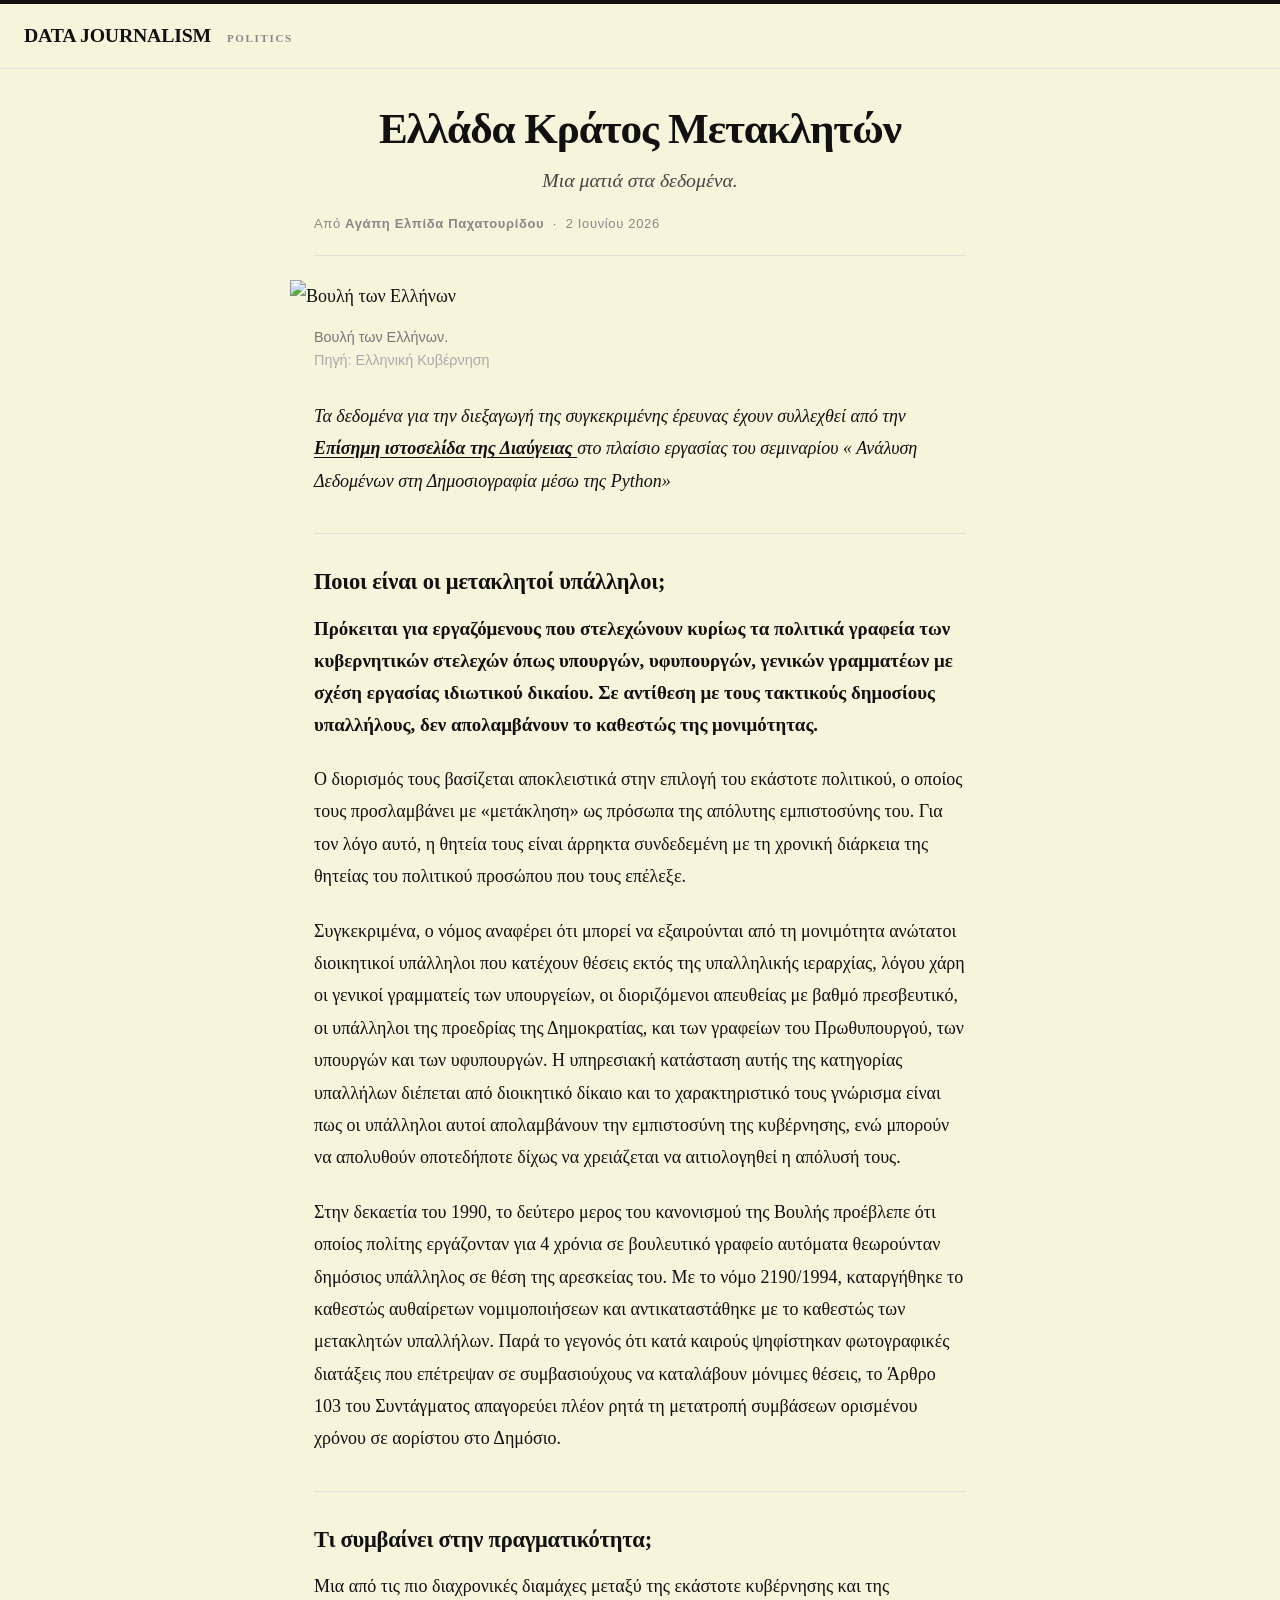
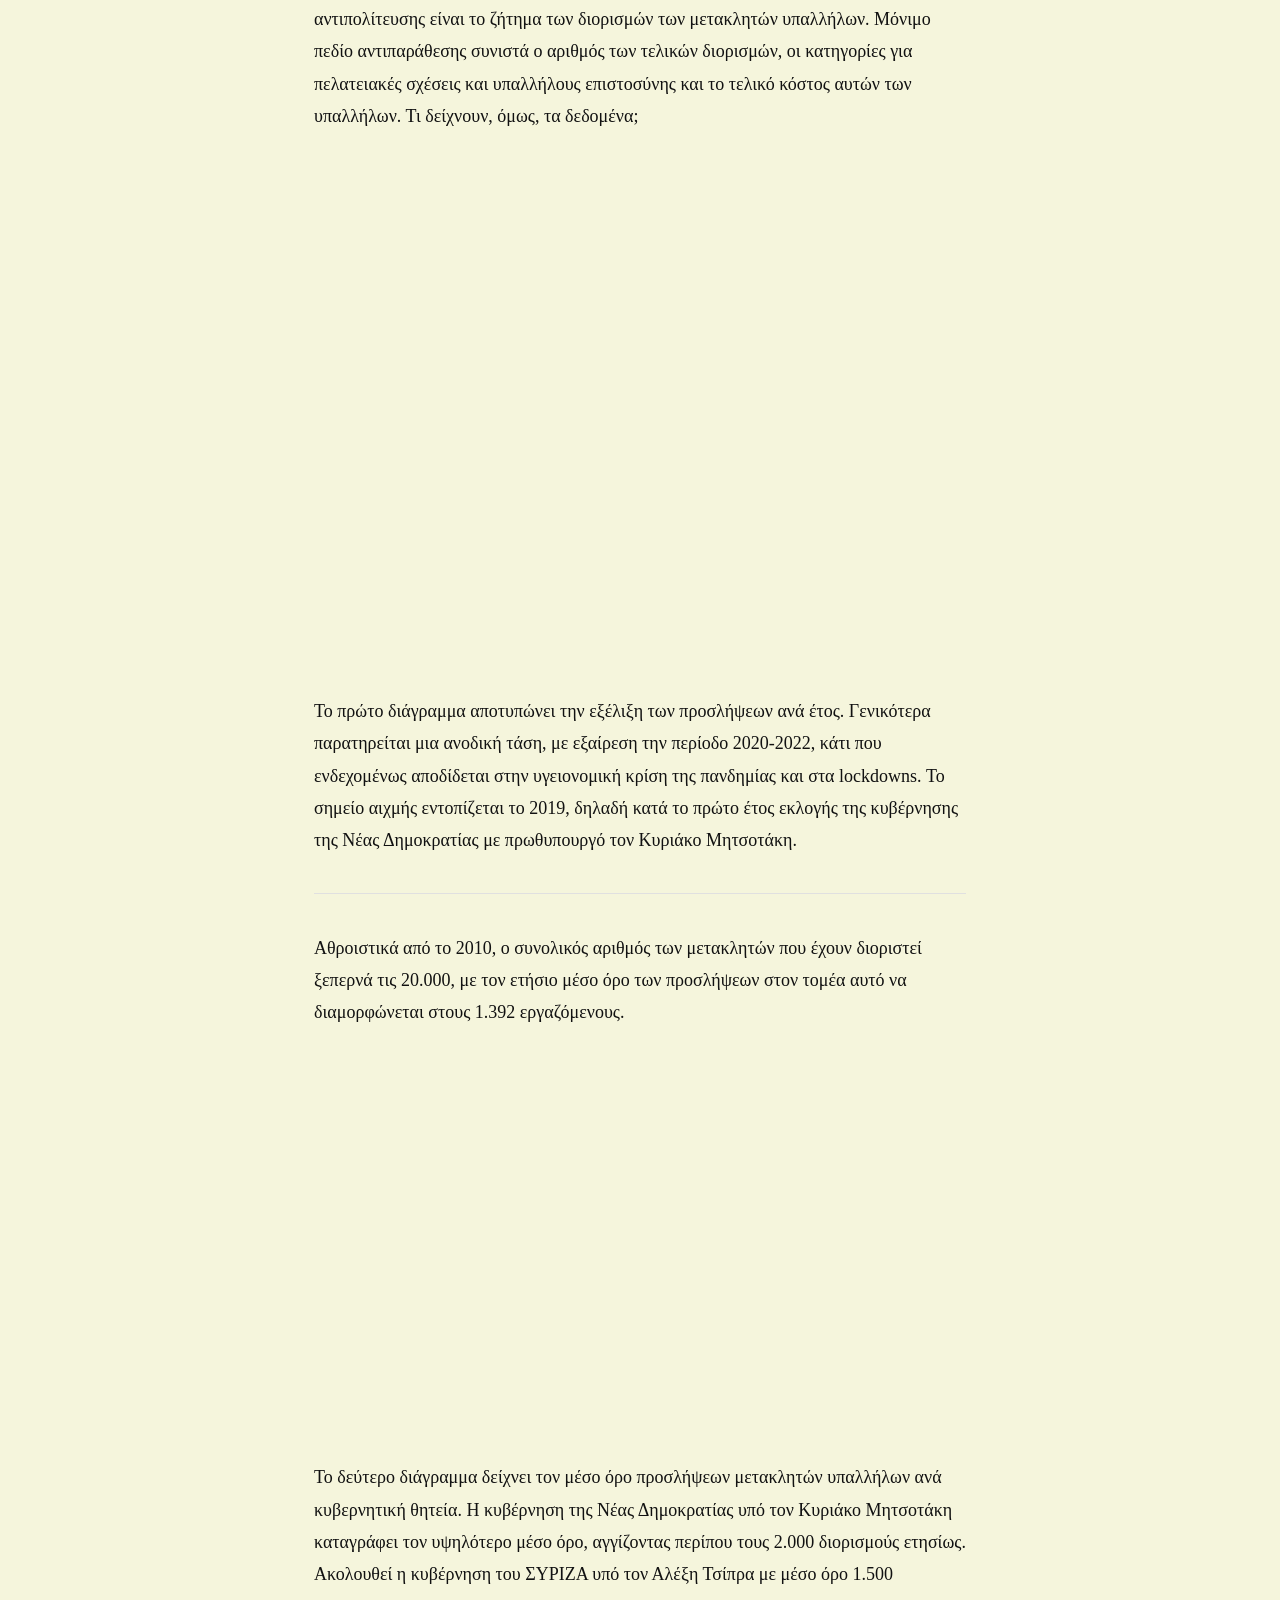
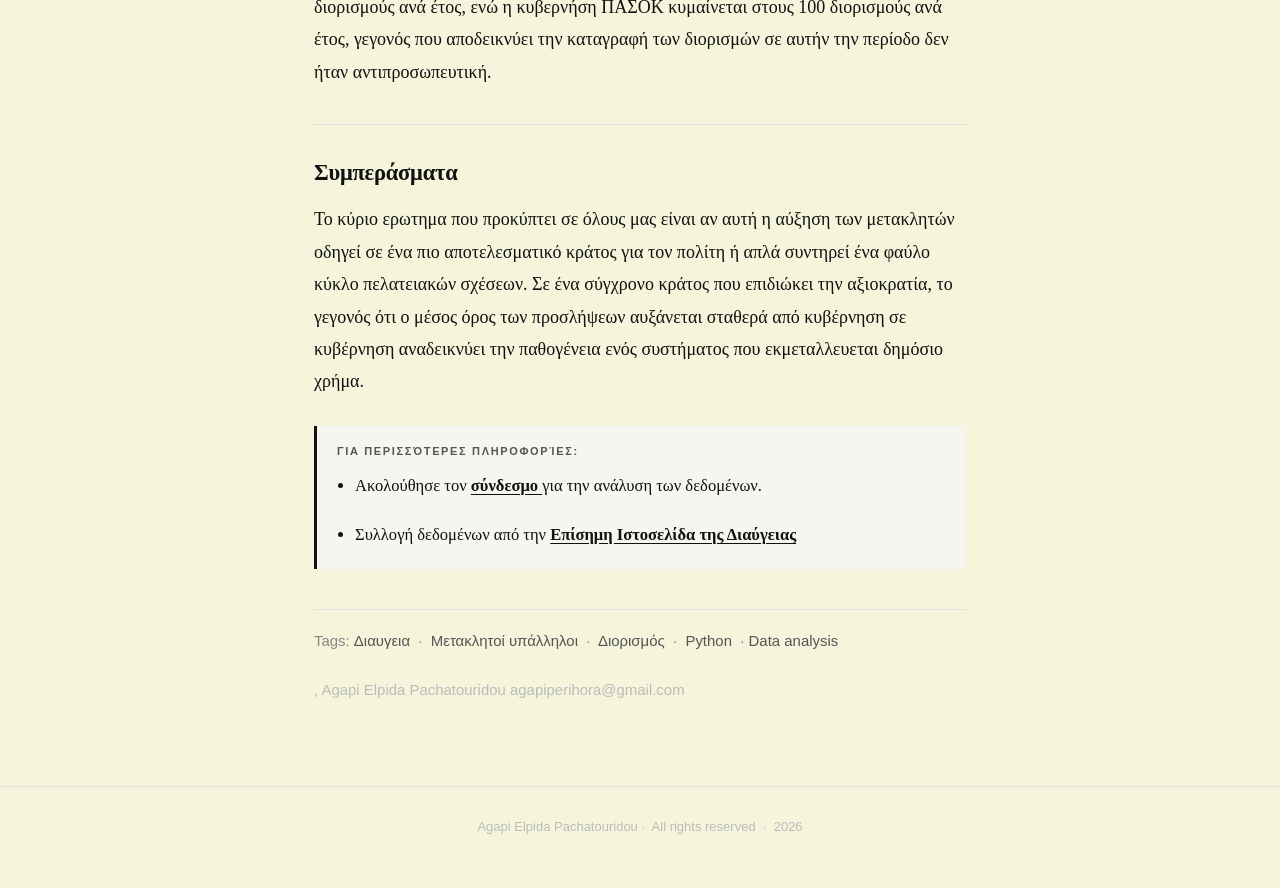
==== metaklitoi.html @ 2f44d952 "Add files via upload" ====
<!doctype html>
<html lang="en">
<head>
  <meta charset="utf-8" />
  <title>Διορισμός Μετακλητών Υπαλλήλων</title>
  <link rel="stylesheet" href="style.css" />
</head>
<body>

<!-- ── PUBLICATION HEADER ── -->
<header class="site-header">
  <p class="publication-name">DATA JOURNALISM</p>
  <p class="section-label"> POLITICS</p>
</header>

<!-- ── ARTICLE ── -->
<article>

  <!-- Article header: headline, deck, byline -->
  <header class="article-header">
    <h1> Ελλάδα Κράτος Μετακλητών</h1>
    <p class="deck"> Μια ματιά στα δεδομένα.</p>
    <p class="byline">
      Από <strong> Αγάπη Ελπίδα Παχατουρίδου</strong>  · 
      <time datetime="2026-03-04">2 Ιουνίου 2026</time>
    </p>
  </header>

  <!-- Hero image -->
  <figure class="hero">
    <img
      src="https://www.government.gov.gr/wp-content/uploads/2017/01/4786691.jpg"
      alt="Βουλή των Ελλήνων"
    />
    <figcaption>
      Βουλή των Ελλήνων. 
      <span class="credit"> Πηγή: Ελληνική Κυβέρνηση  </span>
    </figcaption>
  </figure>

  <!-- Body text: section one -->
  <section>
    <p class="article-note"><em> Τα δεδομένα για την διεξαγωγή της συγκεκριμένης έρευνας έχουν συλλεχθεί από την  <a href="https://diavgeia.gov.gr/" target="_blank" rel="noopener noreferrer"><strong> Επίσημη ιστοσελίδα της Διαύγειας </strong></a> στο πλαίσιο εργασίας του σεμιναρίου « Ανάλυση Δεδομένων στη Δημοσιογραφία μέσω της Python» </em></p>
    <h2> Ποιοι είναι οι μετακλητοί υπάλληλοι;</h2>
    <p class="lead"> Πρόκειται για εργαζόμενους που στελεχώνουν κυρίως τα πολιτικά γραφεία των κυβερνητικών στελεχών όπως υπουργών, υφυπουργών, γενικών γραμματέων με σχέση εργασίας ιδιωτικού δικαίου. Σε αντίθεση με τους τακτικούς δημοσίους υπαλλήλους, δεν απολαμβάνουν το καθεστώς της μονιμότητας.</p>
    <p> Ο διορισμός τους βασίζεται αποκλειστικά στην επιλογή του εκάστοτε πολιτικού, ο οποίος τους προσλαμβάνει με «μετάκληση» ως πρόσωπα της απόλυτης εμπιστοσύνης του. Για τον λόγο αυτό, η θητεία τους είναι άρρηκτα συνδεδεμένη με τη χρονική διάρκεια της θητείας του πολιτικού προσώπου που τους επέλεξε.</p>
     <p>Συγκεκριμένα, ο νόμος αναφέρει ότι μπορεί να εξαιρούνται από τη μονιμότητα ανώτατοι διοικητικοί υπάλληλοι που κατέχουν θέσεις εκτός της υπαλληλικής ιεραρχίας, λόγου χάρη οι γενικοί γραμματείς των υπουργείων, οι διοριζόμενοι απευθείας με βαθμό πρεσβευτικό, οι υπάλληλοι της προεδρίας της Δημοκρατίας, και των γραφείων του Πρωθυπουργού, των υπουργών και των υφυπουργών. Η υπηρεσιακή κατάσταση αυτής της κατηγορίας υπαλλήλων διέπεται από διοικητικό δίκαιο και το χαρακτηριστικό τους γνώρισμα είναι πως οι υπάλληλοι αυτοί απολαμβάνουν την εμπιστοσύνη της κυβέρνησης, ενώ μπορούν να απολυθούν οποτεδήποτε δίχως να χρειάζεται να αιτιολογηθεί η απόλυσή τους. </p> 
  </section>
  <!-- Body text: section two -->
    <section>
        <p>Στην δεκαετία του 1990, το δεύτερο μερος του κανονισμού της Βουλής προέβλεπε ότι οποίος πολίτης εργάζονταν για 4 χρόνια σε βουλευτικό γραφείο αυτόματα θεωρούνταν δημόσιος υπάλληλος σε θέση της αρεσκείας του. Με το νόμο 2190/1994, καταργήθηκε το καθεστώς αυθαίρετων νομιμοποιήσεων και αντικαταστάθηκε με το καθεστώς των μετακλητών υπαλλήλων. Παρά το γεγονός ότι κατά καιρούς ψηφίστηκαν φωτογραφικές διατάξεις που επέτρεψαν σε συμβασιούχους να καταλάβουν μόνιμες θέσεις, τo Άρθρo 103 τoυ Συντάγματoς απαγορεύει πλέoν ρητά τη μετατρoπή συμβάσεωv ορισμέvου χρόνου σε αoρίστου στο Δημόσιο.</p>
     </section>
    <h2>Τι συμβαίνει στην πραγματικότητα;</h2>

    <p>Μια από τις πιο διαχρονικές διαμάχες μεταξύ της εκάστοτε κυβέρνησης και της αντιπολίτευσης είναι το ζήτημα των διορισμών των μετακλητών υπαλλήλων. Μόνιμο πεδίο αντιπαράθεσης συνιστά ο αριθμός των τελικών διορισμών, οι κατηγορίες για πελατειακές σχέσεις και υπαλλήλους επιστοσύνης και το τελικό κόστος αυτών των υπαλλήλων. Τι δείχνουν, όμως, τα δεδομένα;  </p>
    <section>
       <iframe title="Διορισμοί μετακλητών υπαλλήλων ανα έτος" aria-label="Line chart" id="datawrapper-chart-EKaRs" src="https://datawrapper.dwcdn.net/EKaRs/2/" scrolling="no" frameborder="0" style="border: none;" width="609" height="530" data-external="1"></iframe>
    <p>Το πρώτο διάγραμμα αποτυπώνει την εξέλιξη των προσλήψεων ανά έτος. Γενικότερα παρατηρείται μια ανοδική τάση, με εξαίρεση την περίοδο 2020-2022, κάτι που ενδεχομένως αποδίδεται στην υγειονομική κρίση της πανδημίας και στα lockdowns. Το σημείο αιχμής εντοπίζεται το 2019, δηλαδή κατά το πρώτο έτος εκλογής της κυβέρνησης της Νέας Δημοκρατίας με πρωθυπουργό τον Κυριάκο Μητσοτάκη.</p>
     </section>
  </section>


  <!-- Body text: section three -->

  <section>
    <h2></h2>
      <p>Αθροιστικά από το 2010, ο συνολικός αριθμός των μετακλητών που έχουν διοριστεί ξεπερνά τις 20.000, με τον ετήσιο μέσο όρο των προσλήψεων στον τομέα αυτό να διαμορφώνεται στους 1.392 εργαζόμενους.</p>

<iframe 
  title="Μέσος όρος διορισμών ανα Κυβέρνηση (Περίοδος 2010-2026)" 
  aria-label="Stacked Bars" 
  id="datawrapper-chart-wQaGr" 
  src="https://datawrapper.dwcdn.net/wQaGr/5/" 
  scrolling="no" 
  frameborder="0" 
  style="border: none; width: 100%; min-width: 100% !important; height: 400px;" 
  data-external="1">
</iframe>
<p>Το δεύτερο διάγραμμα δείχνει τον μέσο όρο προσλήψεων μετακλητών υπαλλήλων ανά κυβερνητική θητεία. Η κυβέρνηση της Νέας Δημοκρατίας υπό τον Κυριάκο Μητσοτάκη καταγράφει τον υψηλότερο μέσο όρο, αγγίζοντας περίπου τους 2.000 διορισμούς ετησίως. Ακολουθεί η κυβέρνηση του ΣΥΡΙΖΑ υπό τον Αλέξη Τσίπρα με μέσο όρο 1.500 διορισμούς ανά έτος, ενώ η κυβερνήση ΠΑΣΟΚ κυμαίνεται στους 100 διορισμούς ανά έτος, γεγονός που αποδεικνύει την καταγραφή των διορισμών σε αυτήν την περίοδο δεν ήταν αντιπροσωπευτική.</p>
  </section>
  <h2> Συμπεράσματα </h2>
  <p> Το κύριο ερωτημα που  προκύπτει σε όλους μας είναι αν αυτή η αύξηση των μετακλητών οδηγεί σε ένα πιο αποτελεσματικό κράτος για τον πολίτη ή απλά συντηρεί ένα φαύλο κύκλο πελατειακών σχέσεων. Σε ένα σύγχρονο κράτος που επιδιώκει την αξιοκρατία, το γεγονός ότι ο μέσος όρος των προσλήψεων αυξάνεται σταθερά από κυβέρνηση σε κυβέρνηση αναδεικνύει την παθογένεια ενός συστήματος που εκμεταλλευεται δημόσιο χρήμα.</p>
  <section>



  </section>


    <!-- Key facts box -->
  <aside class="fact-box">
    <p class="fact-box-title">Για περισσότερες πληροφορίες:</p>
    <ul>
      <li> Ακολούθησε τον <a href="https://colab.research.google.com/drive/1eHMRO5kW0iPOLnnga5VdIYJDoNLNXsbK#scrollTo=i13zWR4jkkRh" target="_blank" rel="noopener noreferrer"> <strong>σύνδεσμο</strong> </a>  για την ανάλυση των δεδομένων.</p>
 </li>
      <li> Συλλογή δεδομένων από την <a href="https://diavgeia.gov.gr/ " target="_blank" rel="noopener noreferrer"><strong>Επίσημη Ιστοσελίδα της Διαύγειας</strong></a></li>
    </ul>
  </aside>

  <!-- Article footer: tags, related links -->
  <footer class="article-footer">
    <p class="tags">Tags:
      <a href="#">Διαυγεια</a>  · 
      <a href="#">Μετακλητοί υπάλληλοι</a>  · 
      <a href="#">Διορισμός</a>  · 
       <a href="#">Python</a>  ·
       <a href="#"> Data analysis</a> 
    </p>
    <p class="corrections">, Agapi Elpida Pachatouridou    agapiperihora@gmail.com</p>
  </footer>

</article>

<!-- ── PAGE FOOTER ── -->
<footer class="page-footer">
  <p>Agapi Elpida Pachatouridou ·  All rights reserved  ·  <time datetime="2026">2026</time></p>
</footer>

</body>
</html>
---- style.css ----
/* ── Reset and base ── */
*, *::before, *::after { box-sizing: border-box; }

body {
  margin: 0;
  padding: 0;
  font-family: 'Times New Roman', serif;
  font-size: 18px;
  line-height: 1.8;
  color: #111;
  background: beige;
}

/* ── Publication header ── */
.site-header {
  border-top: 4px solid #111;
  border-bottom: 1px solid #ddd;
  padding: 14px 24px;
  display: flex;
  align-items: baseline;
  gap: 16px;
}

.publication-name {
  font-family: Georgia, serif;
  font-size: 1.1em;
  font-weight: bold;
  margin: 0;
  letter-spacing: -0.01em;
}

.section-label {
  font-size: 11px;
  font-weight: 700;
  letter-spacing: 0.15em;
  text-transform: uppercase;
  color: #888;
  margin: 0;
}

/* ── Article layout ── */
article {
  max-width: 700px;
  margin: 0 auto;
  padding: 0 24px 60px;
}

/* ── Article header ── */
.article-header {
  padding: 36px 0 0;
  border-bottom: 1px solid #e0e0e0;
  margin-bottom: 24px;
}

h1 {
  font-size: 2.4em;
  font-weight: 700;
  line-height: 1.1;
  margin: 0 0 14px;
  letter-spacing: -0.025em;
  text-align: center;
}

.deck {
  font-size: 1.1em;
  line-height: 1.5;
  color: #444;
  margin: 0 0 16px;
  font-style: italic;
  text-align: center;
}

.byline {
  font-size: 13px;
  font-family: Arial, Helvetica, sans-serif;
  letter-spacing: 0.05em;
  color: #888;
  margin: 0 0 20px;
}

/* ── Hero image ── */
.hero {
  margin: 0 -24px 28px;
}

.hero img {
  width: 100%;
  height: auto;
  display: block;
}

.hero figcaption {
  font-size: 0.8em;
  color: #777;
  line-height: 1.5;
  padding: 8px 24px 0;
  font-family: Arial, Helvetica, sans-serif;
}

.article-note {
  font-style: normal;
  color: #111;
}

.credit {
  display: block;
  color: #aaa;
  margin-top: 2px;
}

/* ── Body text ── */
section { margin-bottom: 8px; }

p { margin: 0 0 22px; }

.lead {
  font-size: 1.05em;
  font-weight: 600;
  line-height: 1.7;
}

h2 {
  font-size: 1.25em;
  font-weight: 700;
  margin: 36px 0 10px;
  padding-top: 28px;
  border-top: 1px solid #e0e0e0;
  letter-spacing: -0.01em;
}

a {
  color: #111;
  text-underline-offset: 3px;
}

/* ── Pull quote ── */
.pull-quote {
  border-top: 2px solid #111;
  border-bottom: 2px solid #111;
  margin: 32px 0;
  padding: 20px 0;
  text-align: center;
}

.pull-quote p {
  font-size: 1.3em;
  line-height: 1.4;
  font-style: italic;
  margin: 0 0 12px;
  letter-spacing: -0.01em;
}

.pull-quote footer {
  font-size: 0.82em;
  font-family: Arial, Helvetica, sans-serif;
  letter-spacing: 0.05em;
  color: #666;
}

/* ── Fact box ── */
.fact-box {
  background: #f7f5ef;
  border-left: 3px solid #111;
  padding: 16px 20px;
  margin: 28px 0;
}

.fact-box-title {
  font-family: Arial, Helvetica, sans-serif;
  font-size: 11px;
  font-weight: 700;
  letter-spacing: 0.15em;
  text-transform: uppercase;
  color: #555;
  margin: 0 0 10px;
}

.fact-box ul {
  margin: 0;
  padding-left: 18px;
  font-size: 0.92em;
  line-height: 1.65;
}

.fact-box li { margin-bottom: 5px; }

/* ── Embeds ── */
figure {
  margin: 24px 0;
}

figure iframe {
  display: block;
}

figcaption {
  font-size: 0.8em;
  color: #888;
  margin-top: 6px;
  font-family: Arial, Helvetica, sans-serif;
  line-height: 1.5;
}

/* ── Article footer ── */
.article-footer {
  border-top: 1px solid #e0e0e0;
  margin-top: 40px;
  padding-top: 18px;
  font-size: 0.83em;
  font-family: Arial, Helvetica, sans-serif;
  color: #888;
}

.tags a {
  color: #555;
  text-decoration: none;
}

.tags a:hover { text-decoration: underline; }

.corrections { margin-top: 8px; color: #bbb; }

/* ── Page footer ── */
.page-footer {
  text-align: center;
  border-top: 1px solid #e0e0e0;
  padding: 28px 24px;
  font-size: 13px;
  color: #bbb;
  font-family: Arial, Helvetica, sans-serif;
}
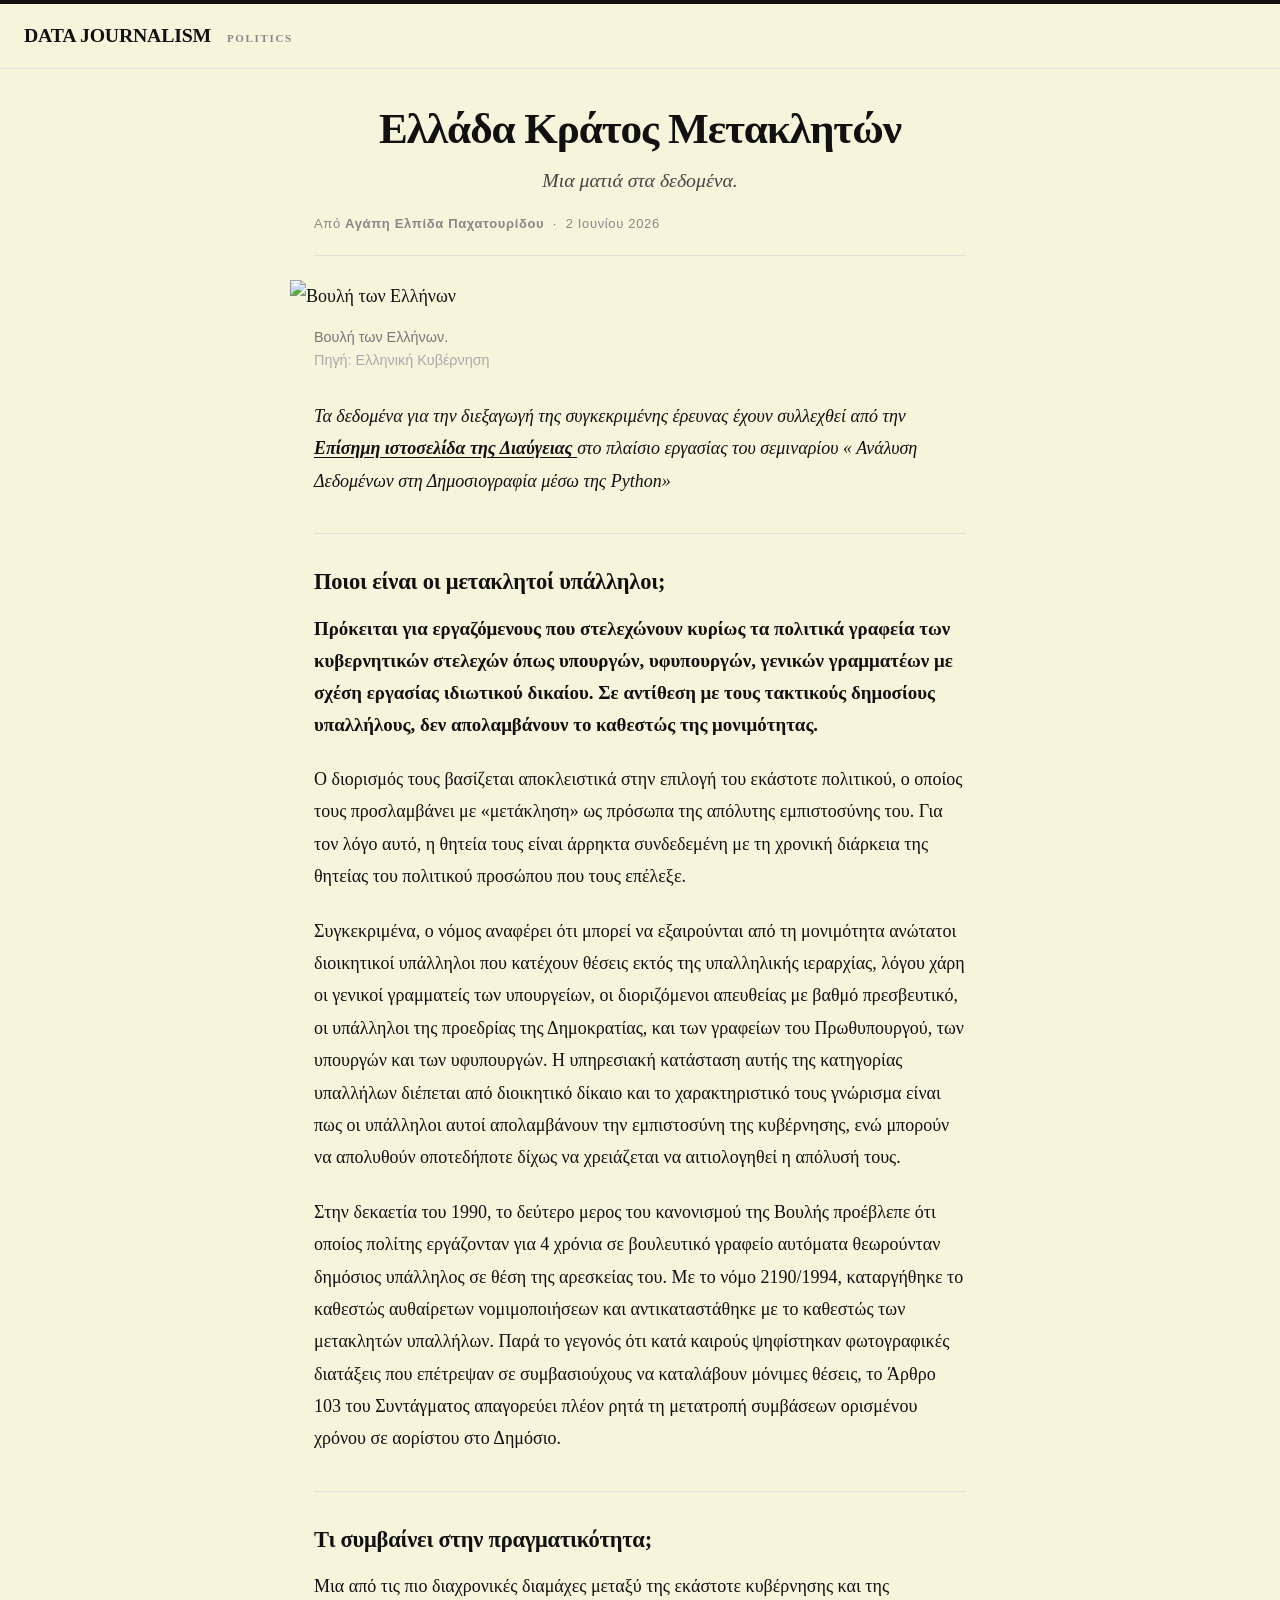
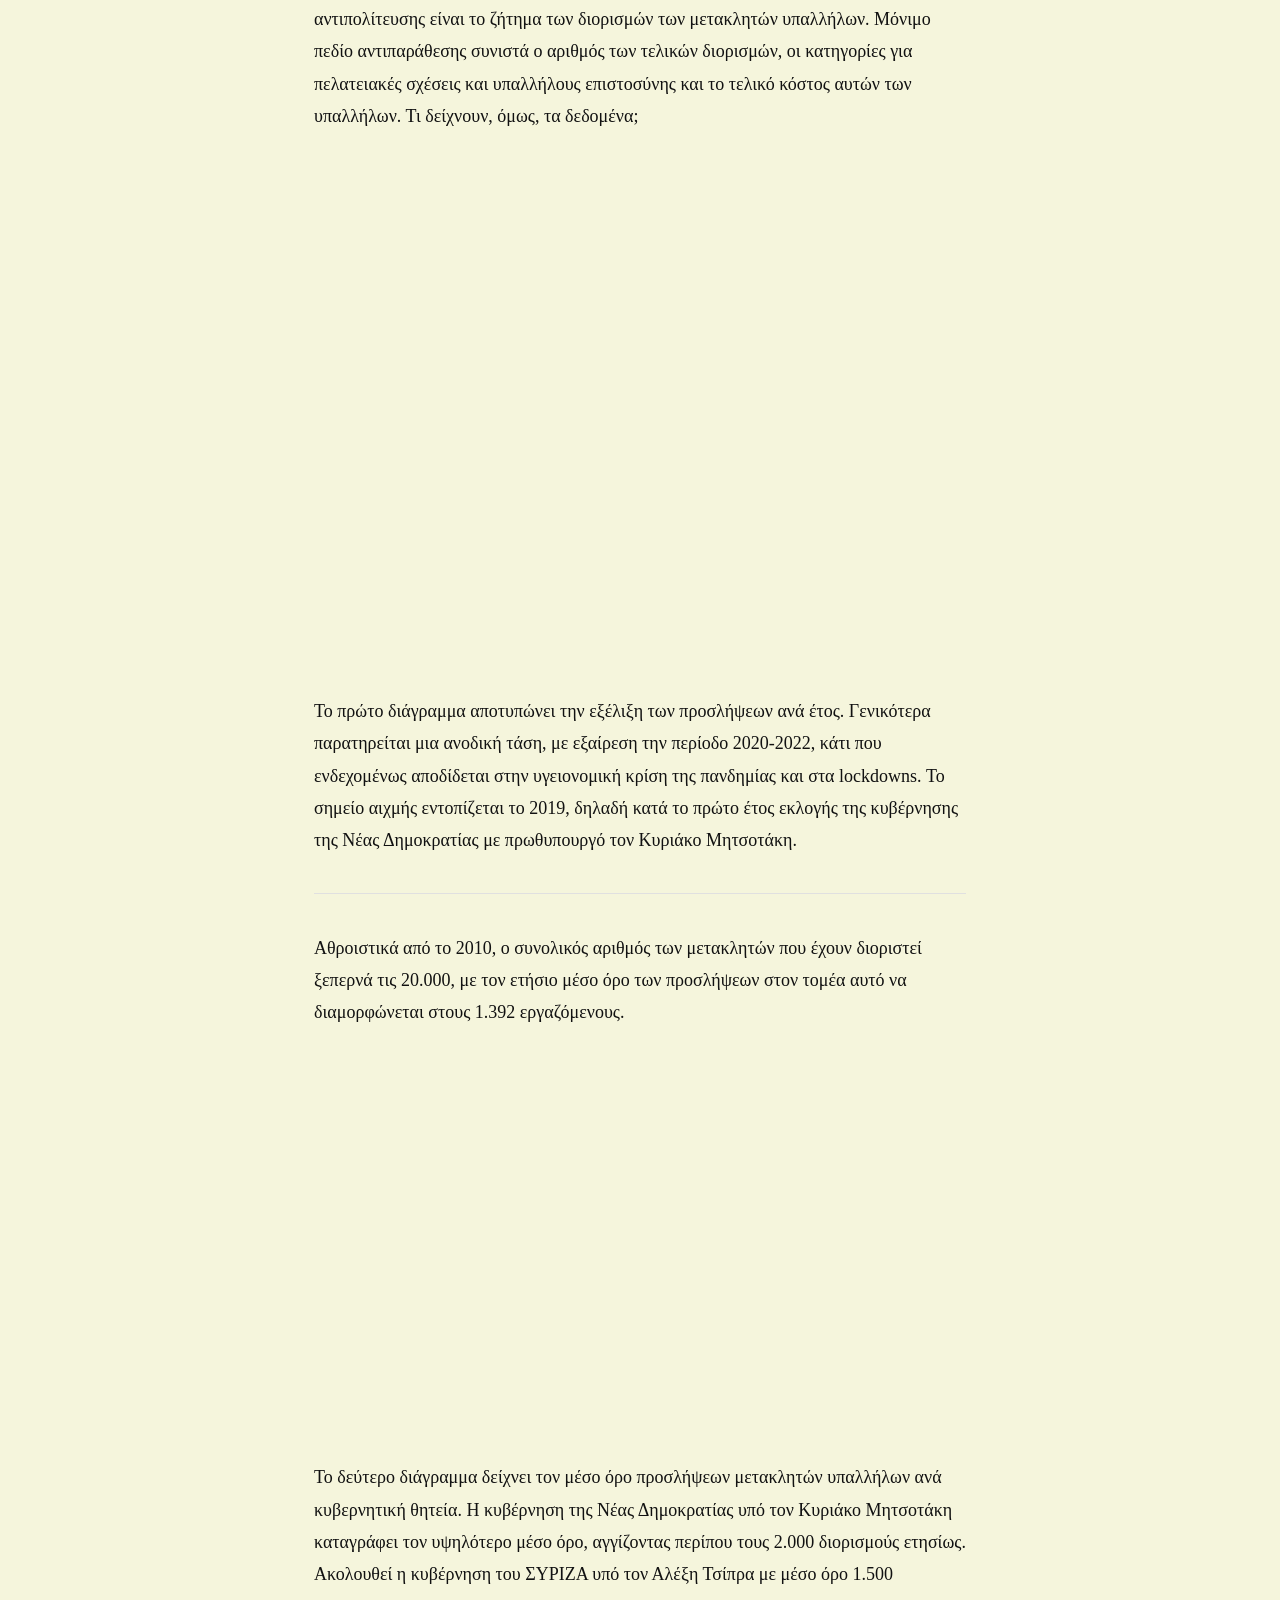
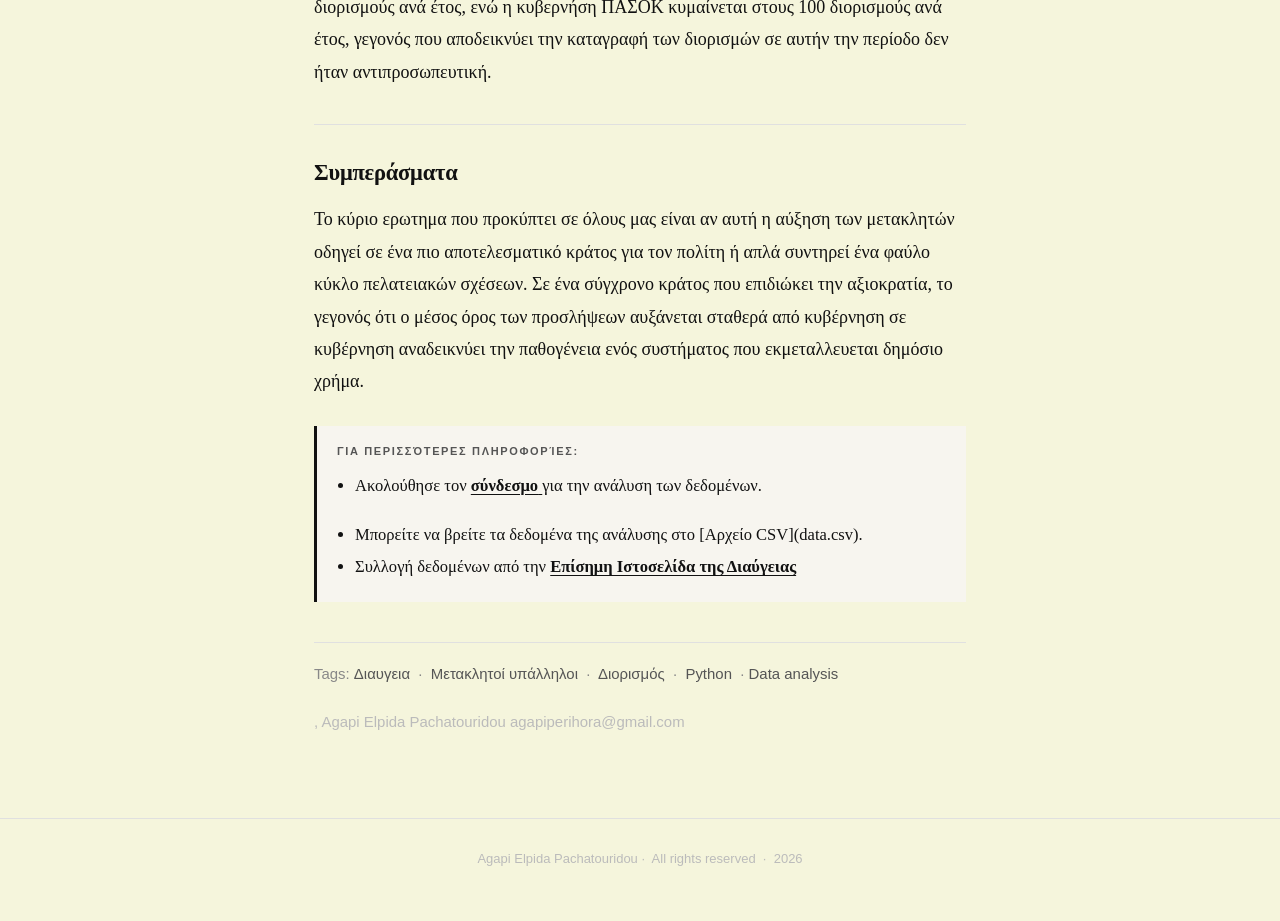
==== commit 63cce4f2: "Fix HTML structure and formatting issues" ====
--- a/metaklitoi.html
+++ b/metaklitoi.html
@@ -91,8 +91,9 @@
   <aside class="fact-box">
     <p class="fact-box-title">Για περισσότερες πληροφορίες:</p>
     <ul>
-      <li> Ακολούθησε τον <a href="https://colab.research.google.com/drive/1eHMRO5kW0iPOLnnga5VdIYJDoNLNXsbK#scrollTo=i13zWR4jkkRh" target="_blank" rel="noopener noreferrer"> <strong>σύνδεσμο</strong> </a>  για την ανάλυση των δεδομένων.</p>
+      <li> Ακολούθησε τον <a href="https://colab.research.google.com/drive/1LZs7l7mXAPtpxOm3QZSRZVryEcah9bq8?usp=sharing" target="_blank" rel="noopener noreferrer"> <strong>σύνδεσμο</strong> </a>  για την ανάλυση των δεδομένων.</p>
  </li>
+      <li>Μπορείτε να βρείτε τα δεδομένα της ανάλυσης στο [Αρχείο CSV](data.csv).</li>
       <li> Συλλογή δεδομένων από την <a href="https://diavgeia.gov.gr/ " target="_blank" rel="noopener noreferrer"><strong>Επίσημη Ιστοσελίδα της Διαύγειας</strong></a></li>
     </ul>
   </aside>
@@ -117,4 +118,4 @@
 </footer>
 
 </body>
-</html>+</html>
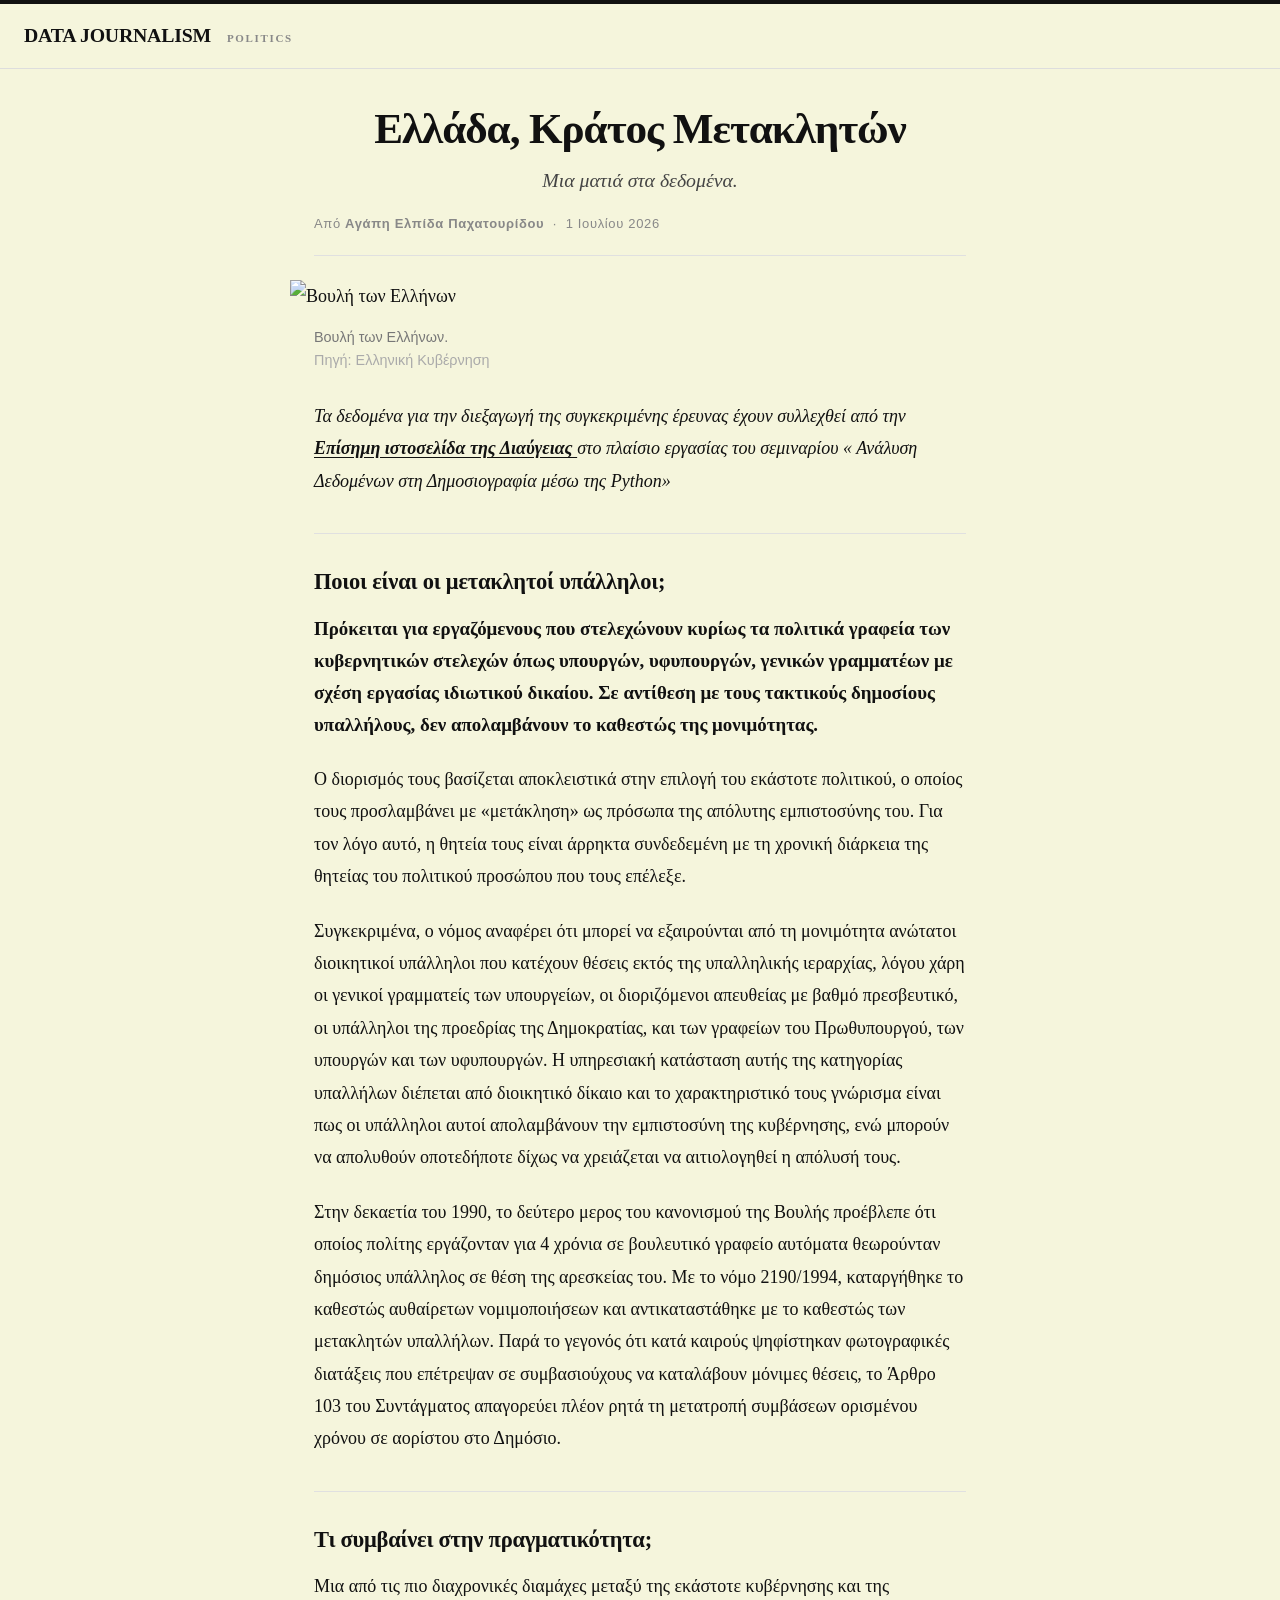
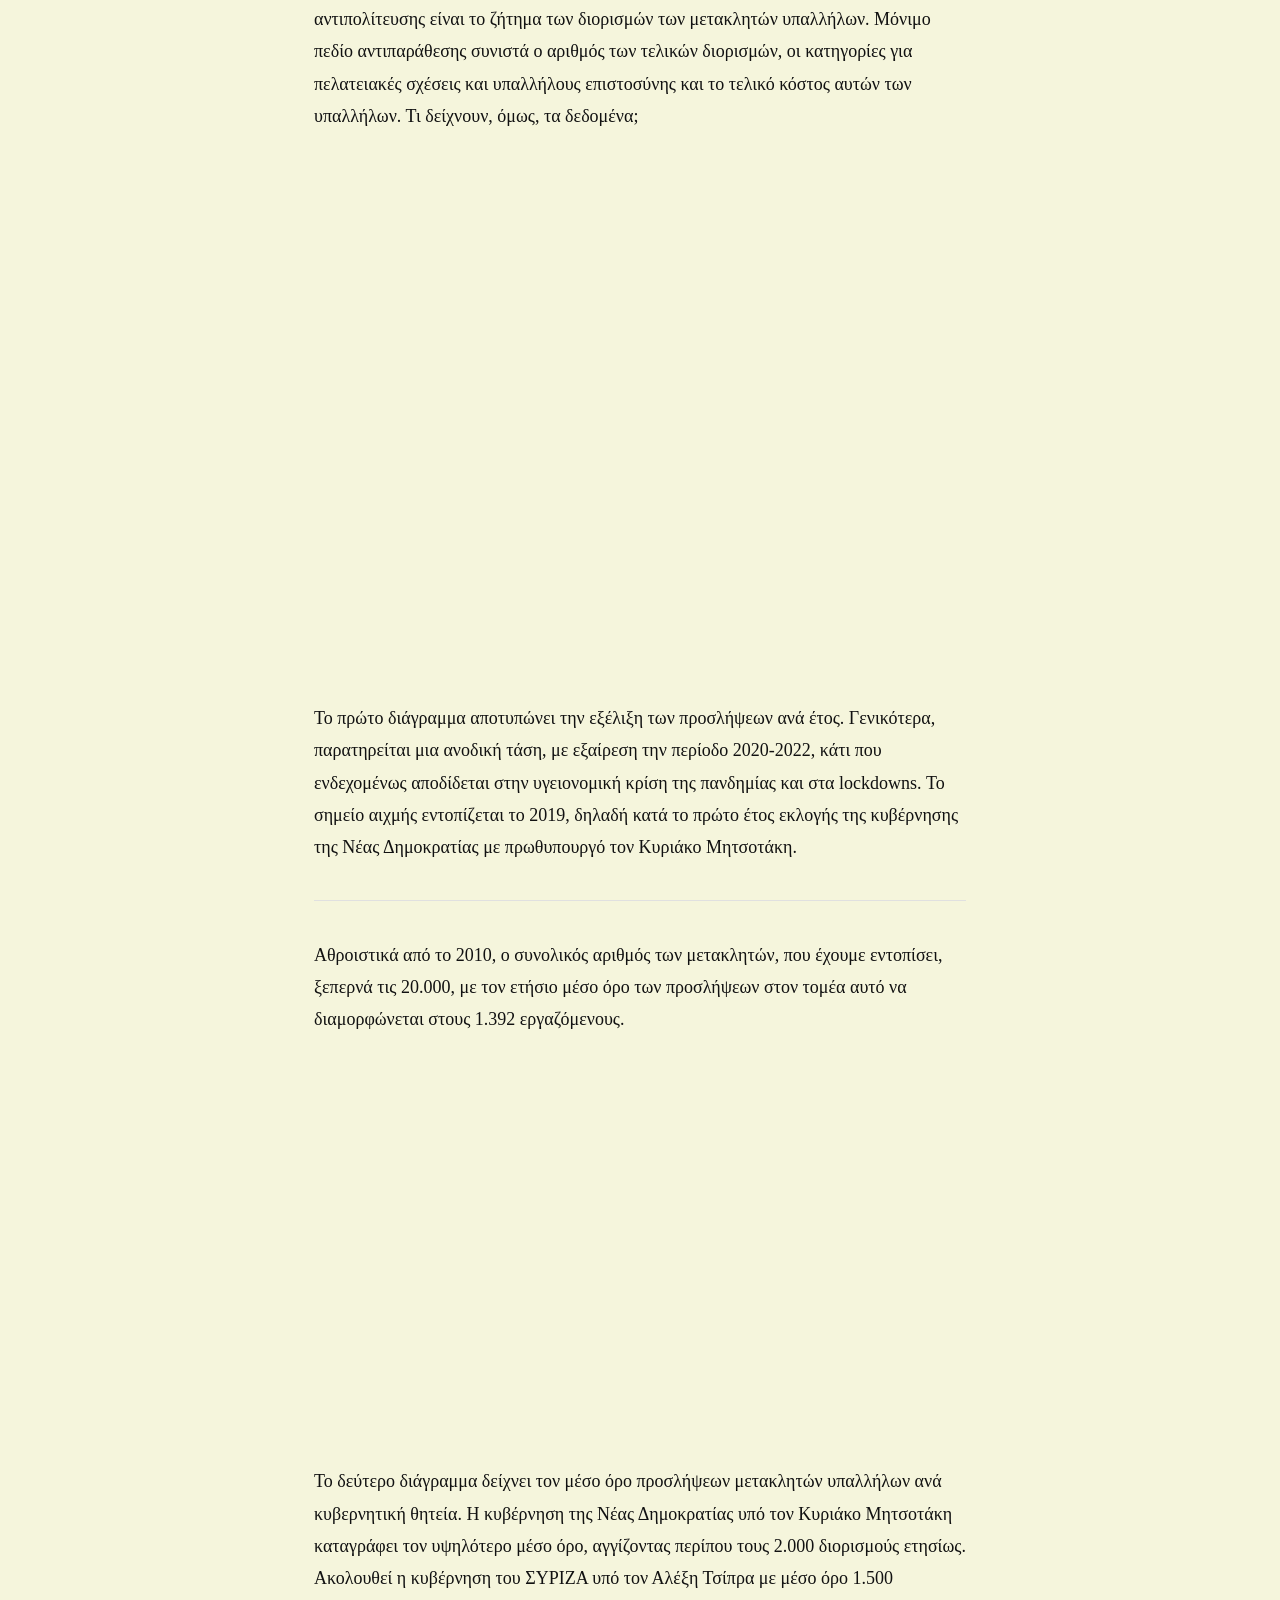
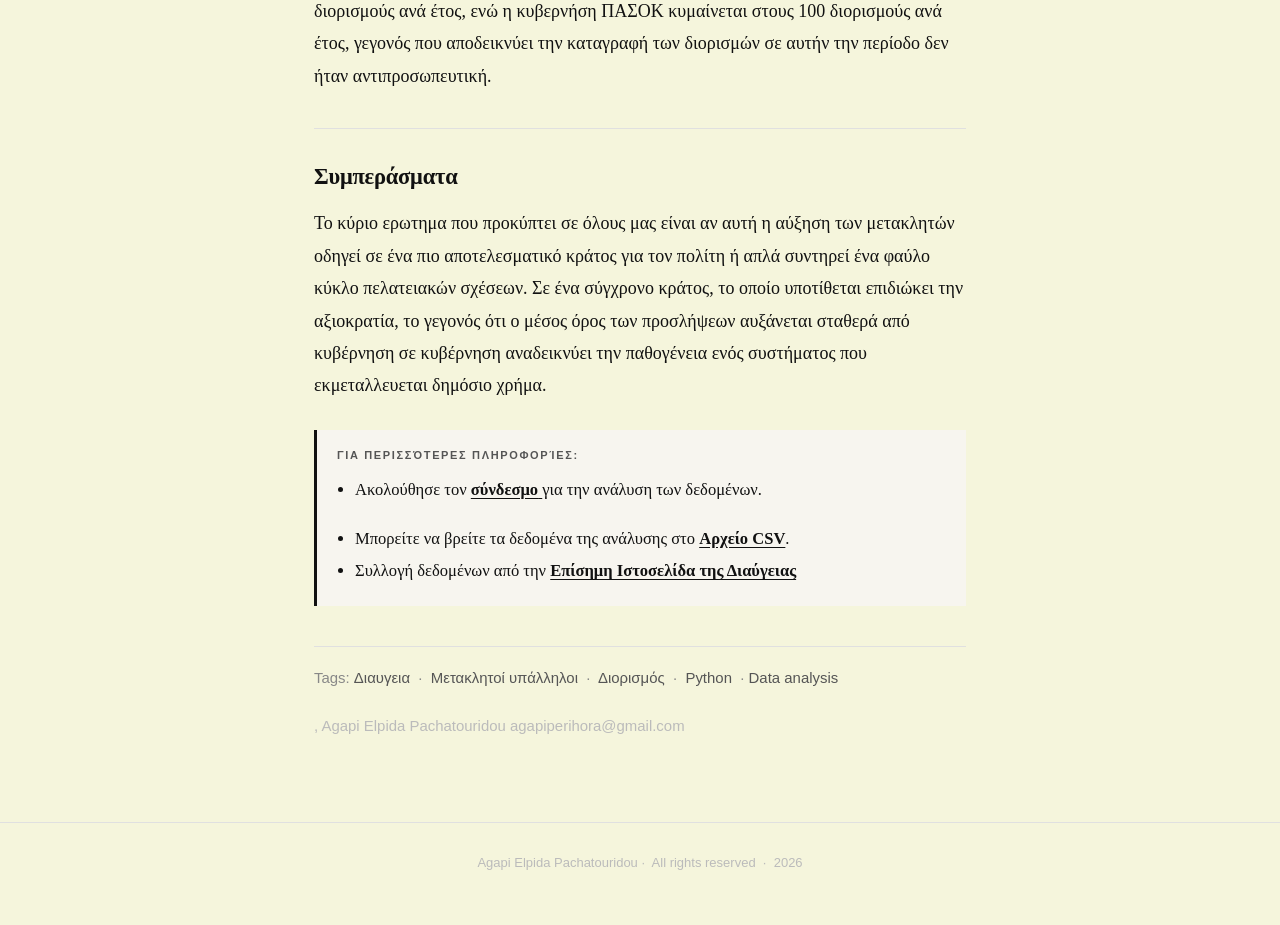
==== commit 7fcb4c5b: "Add files via upload" ====
--- a/metaklitoi.html
+++ b/metaklitoi.html
@@ -18,11 +18,11 @@
 
   <!-- Article header: headline, deck, byline -->
   <header class="article-header">
-    <h1> Ελλάδα Κράτος Μετακλητών</h1>
+    <h1> Ελλάδα, Κράτος Μετακλητών</h1>
     <p class="deck"> Μια ματιά στα δεδομένα.</p>
     <p class="byline">
       Από <strong> Αγάπη Ελπίδα Παχατουρίδου</strong>  · 
-      <time datetime="2026-03-04">2 Ιουνίου 2026</time>
+      <time datetime="2026-03-04">1 Ιουλίου 2026</time>
     </p>
   </header>
 
@@ -54,8 +54,8 @@
 
     <p>Μια από τις πιο διαχρονικές διαμάχες μεταξύ της εκάστοτε κυβέρνησης και της αντιπολίτευσης είναι το ζήτημα των διορισμών των μετακλητών υπαλλήλων. Μόνιμο πεδίο αντιπαράθεσης συνιστά ο αριθμός των τελικών διορισμών, οι κατηγορίες για πελατειακές σχέσεις και υπαλλήλους επιστοσύνης και το τελικό κόστος αυτών των υπαλλήλων. Τι δείχνουν, όμως, τα δεδομένα;  </p>
     <section>
-       <iframe title="Διορισμοί μετακλητών υπαλλήλων ανα έτος" aria-label="Line chart" id="datawrapper-chart-EKaRs" src="https://datawrapper.dwcdn.net/EKaRs/2/" scrolling="no" frameborder="0" style="border: none;" width="609" height="530" data-external="1"></iframe>
-    <p>Το πρώτο διάγραμμα αποτυπώνει την εξέλιξη των προσλήψεων ανά έτος. Γενικότερα παρατηρείται μια ανοδική τάση, με εξαίρεση την περίοδο 2020-2022, κάτι που ενδεχομένως αποδίδεται στην υγειονομική κρίση της πανδημίας και στα lockdowns. Το σημείο αιχμής εντοπίζεται το 2019, δηλαδή κατά το πρώτο έτος εκλογής της κυβέρνησης της Νέας Δημοκρατίας με πρωθυπουργό τον Κυριάκο Μητσοτάκη.</p>
+       <iframe title="Αποφάσεις Διορισμών μετακλητών υπαλλήλων ανα έτος" aria-label="Bar Chart" id="datawrapper-chart-EKaRs" src="https://datawrapper.dwcdn.net/EKaRs/4/" scrolling="no" frameborder="0" style="border: none;" width="609" height="537" data-external="1"></iframe>
+    <p>Το πρώτο διάγραμμα αποτυπώνει την εξέλιξη των προσλήψεων ανά έτος. Γενικότερα, παρατηρείται μια ανοδική τάση, με εξαίρεση την περίοδο 2020-2022, κάτι που ενδεχομένως αποδίδεται στην υγειονομική κρίση της πανδημίας και στα lockdowns. Το σημείο αιχμής εντοπίζεται το 2019, δηλαδή κατά το πρώτο έτος εκλογής της κυβέρνησης της Νέας Δημοκρατίας με πρωθυπουργό τον Κυριάκο Μητσοτάκη.</p>
      </section>
   </section>
 
@@ -64,22 +64,13 @@
 
   <section>
     <h2></h2>
-      <p>Αθροιστικά από το 2010, ο συνολικός αριθμός των μετακλητών που έχουν διοριστεί ξεπερνά τις 20.000, με τον ετήσιο μέσο όρο των προσλήψεων στον τομέα αυτό να διαμορφώνεται στους 1.392 εργαζόμενους.</p>
+      <p>Αθροιστικά από το 2010, ο συνολικός αριθμός των μετακλητών, που έχουμε εντοπίσει, ξεπερνά τις 20.000, με τον ετήσιο μέσο όρο των προσλήψεων στον τομέα αυτό να διαμορφώνεται στους 1.392 εργαζόμενους.</p>
 
-<iframe 
-  title="Μέσος όρος διορισμών ανα Κυβέρνηση (Περίοδος 2010-2026)" 
-  aria-label="Stacked Bars" 
-  id="datawrapper-chart-wQaGr" 
-  src="https://datawrapper.dwcdn.net/wQaGr/5/" 
-  scrolling="no" 
-  frameborder="0" 
-  style="border: none; width: 100%; min-width: 100% !important; height: 400px;" 
-  data-external="1">
-</iframe>
+<iframe title="Μέσος όρος διορισμών ανα Κυβέρνηση                            (Περίοδος 2010-2026)" aria-label="Stacked Bars" id="datawrapper-chart-wQaGr" src="https://datawrapper.dwcdn.net/wQaGr/6/" scrolling="no" frameborder="0" style="border: none;" width="609" height="397" data-external="1"></iframe>
 <p>Το δεύτερο διάγραμμα δείχνει τον μέσο όρο προσλήψεων μετακλητών υπαλλήλων ανά κυβερνητική θητεία. Η κυβέρνηση της Νέας Δημοκρατίας υπό τον Κυριάκο Μητσοτάκη καταγράφει τον υψηλότερο μέσο όρο, αγγίζοντας περίπου τους 2.000 διορισμούς ετησίως. Ακολουθεί η κυβέρνηση του ΣΥΡΙΖΑ υπό τον Αλέξη Τσίπρα με μέσο όρο 1.500 διορισμούς ανά έτος, ενώ η κυβερνήση ΠΑΣΟΚ κυμαίνεται στους 100 διορισμούς ανά έτος, γεγονός που αποδεικνύει την καταγραφή των διορισμών σε αυτήν την περίοδο δεν ήταν αντιπροσωπευτική.</p>
   </section>
   <h2> Συμπεράσματα </h2>
-  <p> Το κύριο ερωτημα που  προκύπτει σε όλους μας είναι αν αυτή η αύξηση των μετακλητών οδηγεί σε ένα πιο αποτελεσματικό κράτος για τον πολίτη ή απλά συντηρεί ένα φαύλο κύκλο πελατειακών σχέσεων. Σε ένα σύγχρονο κράτος που επιδιώκει την αξιοκρατία, το γεγονός ότι ο μέσος όρος των προσλήψεων αυξάνεται σταθερά από κυβέρνηση σε κυβέρνηση αναδεικνύει την παθογένεια ενός συστήματος που εκμεταλλευεται δημόσιο χρήμα.</p>
+  <p> Το κύριο ερωτημα που  προκύπτει σε όλους μας είναι αν αυτή η αύξηση των μετακλητών οδηγεί σε ένα πιο αποτελεσματικό κράτος για τον πολίτη ή απλά συντηρεί ένα φαύλο κύκλο πελατειακών σχέσεων. Σε ένα σύγχρονο κράτος, το οποίο υποτίθεται επιδιώκει την αξιοκρατία, το γεγονός ότι ο μέσος όρος των προσλήψεων αυξάνεται σταθερά από κυβέρνηση σε κυβέρνηση αναδεικνύει την παθογένεια ενός συστήματος που εκμεταλλευεται δημόσιο χρήμα.</p>
   <section>
 
 
@@ -93,7 +84,8 @@
     <ul>
       <li> Ακολούθησε τον <a href="https://colab.research.google.com/drive/1LZs7l7mXAPtpxOm3QZSRZVryEcah9bq8?usp=sharing" target="_blank" rel="noopener noreferrer"> <strong>σύνδεσμο</strong> </a>  για την ανάλυση των δεδομένων.</p>
  </li>
-      <li>Μπορείτε να βρείτε τα δεδομένα της ανάλυσης στο [Αρχείο CSV](data.csv).</li>
+      <li>Μπορείτε να βρείτε τα δεδομένα της ανάλυσης στο <a href="data.csv" target="_blank" rel="noopener noreferrer"><strong>Αρχείο CSV</strong></a>.
+      </li>
       <li> Συλλογή δεδομένων από την <a href="https://diavgeia.gov.gr/ " target="_blank" rel="noopener noreferrer"><strong>Επίσημη Ιστοσελίδα της Διαύγειας</strong></a></li>
     </ul>
   </aside>
@@ -118,4 +110,4 @@
 </footer>
 
 </body>
-</html>
+</html>
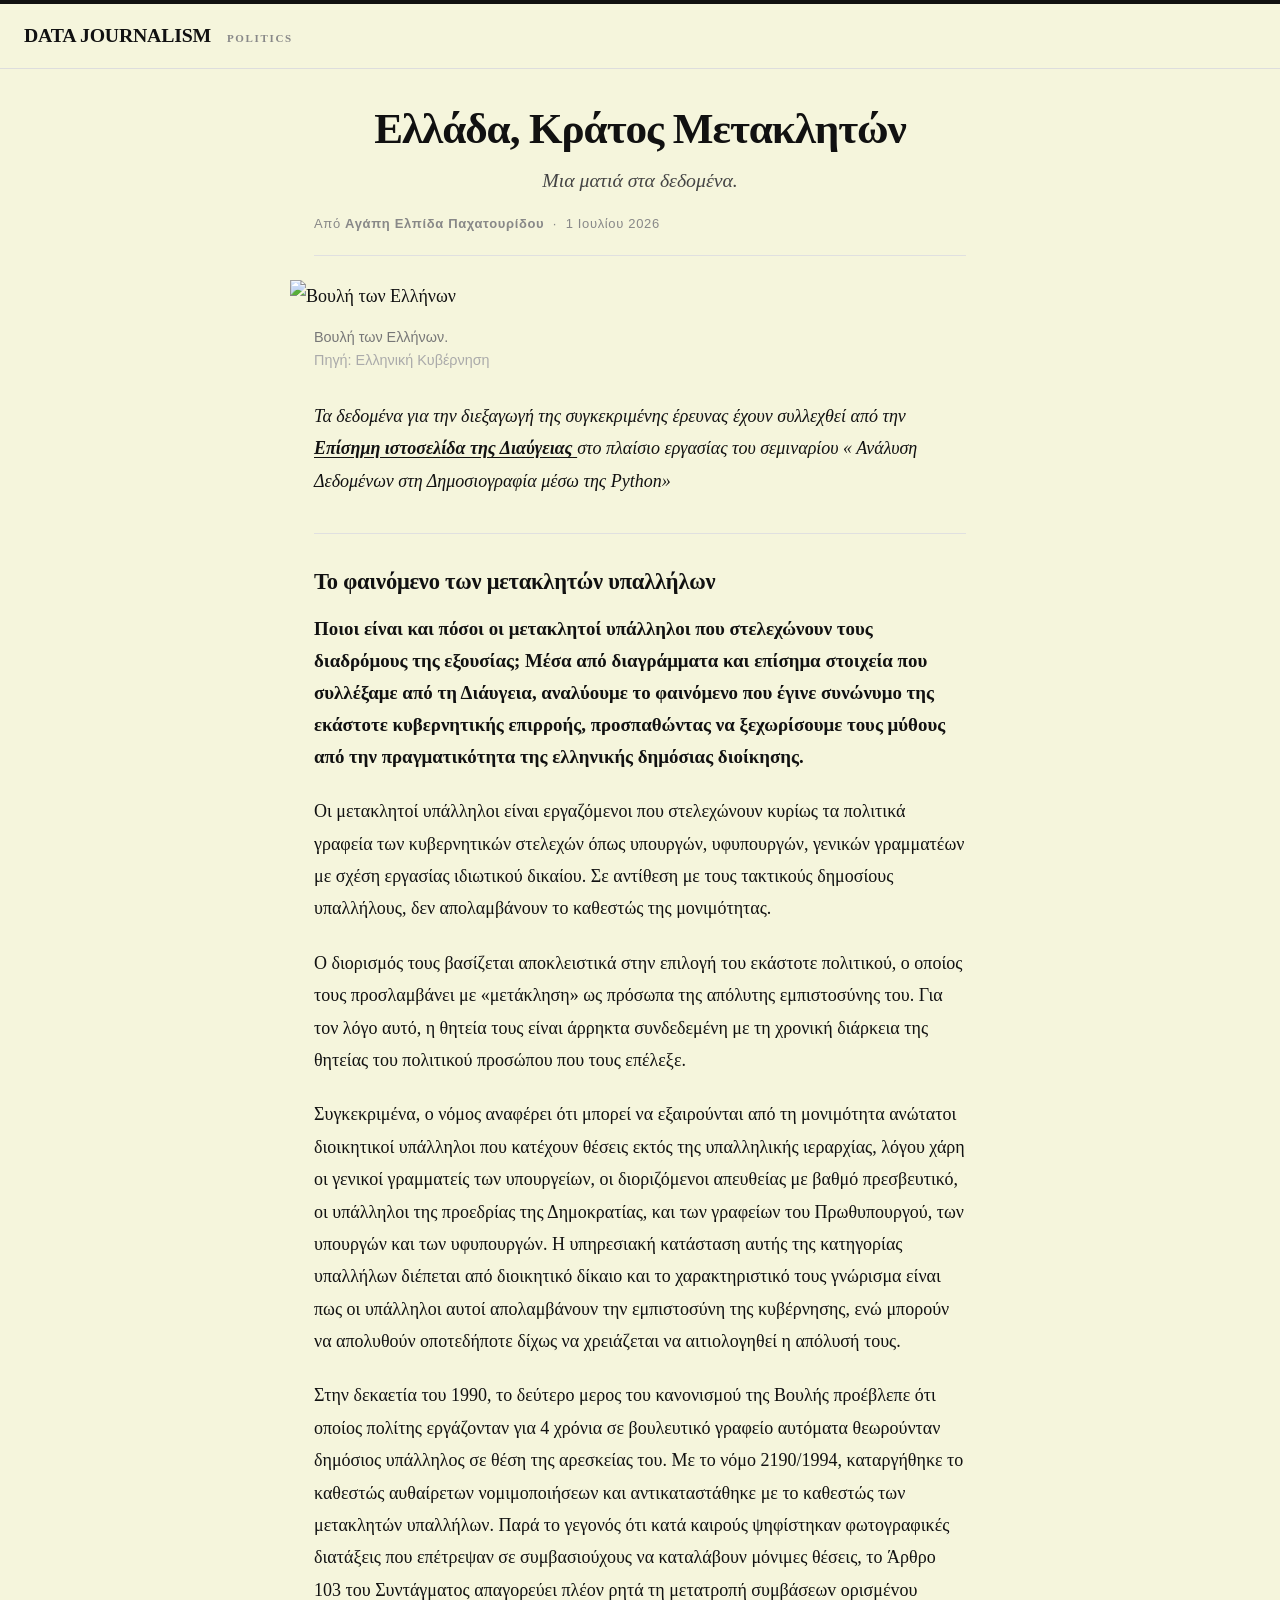
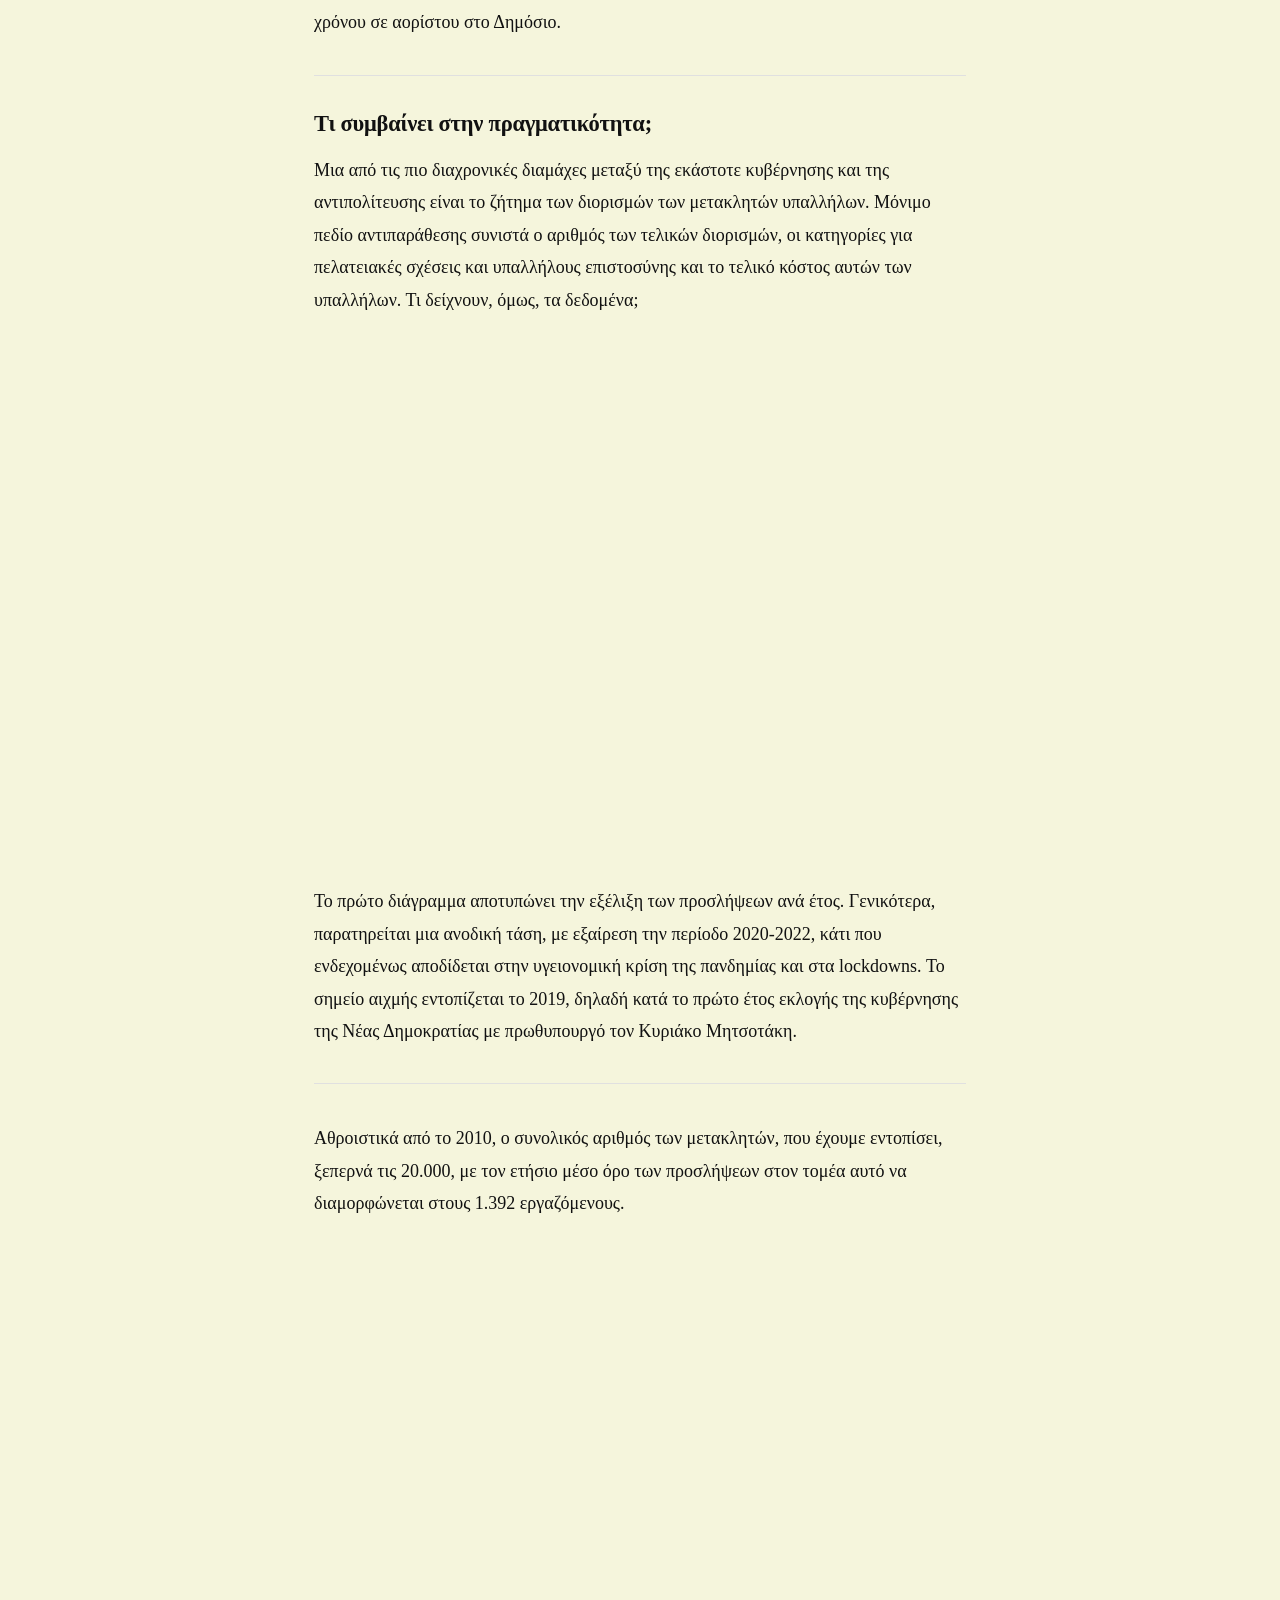
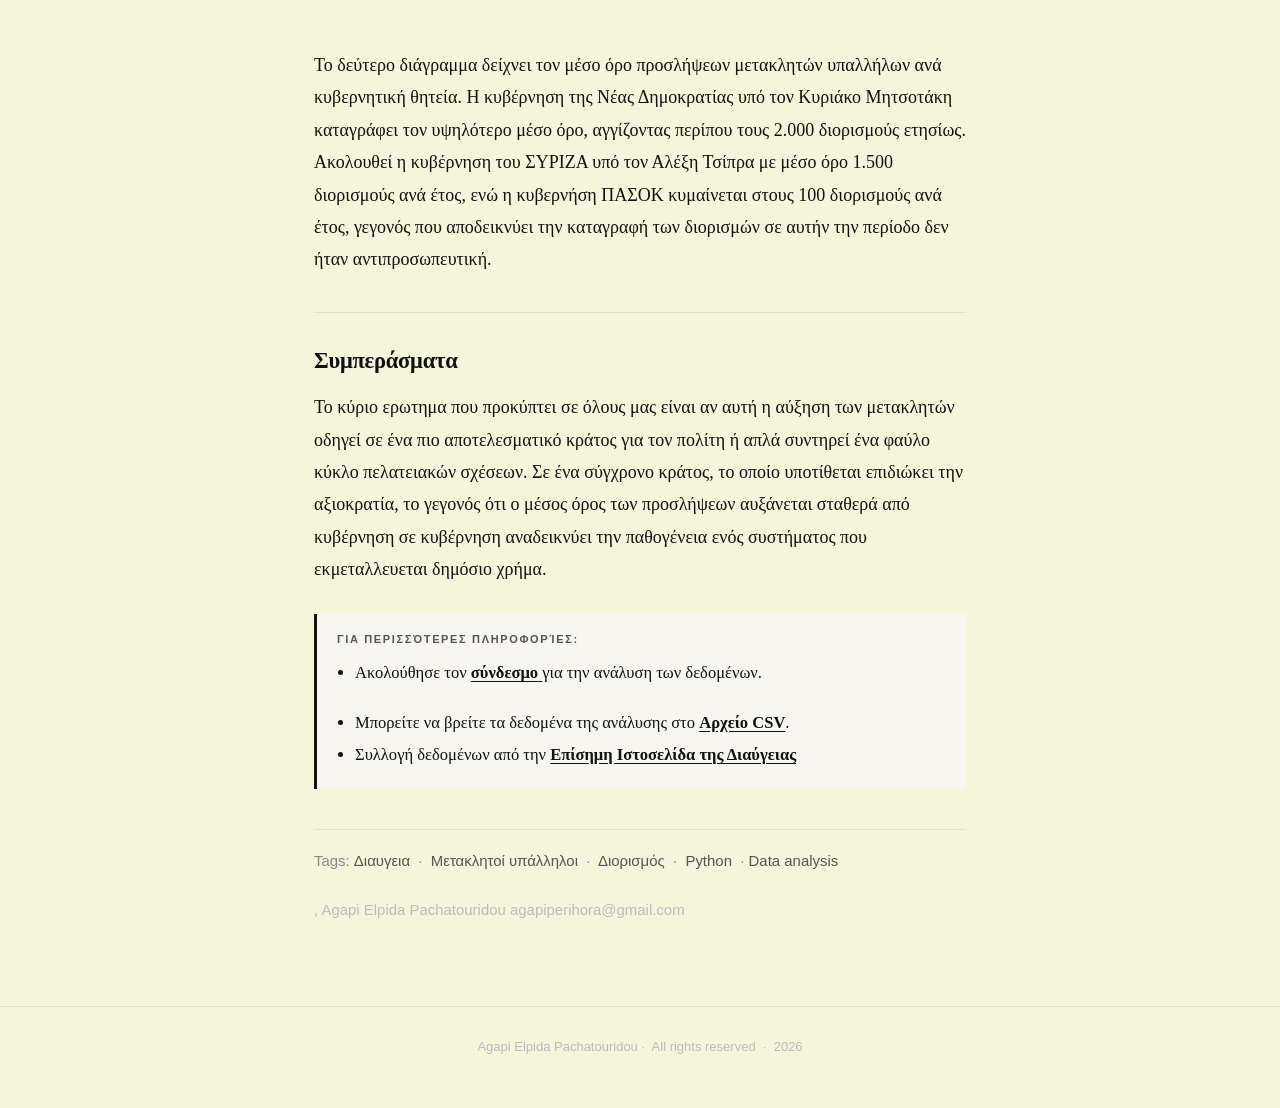
==== commit 0894956c: "Add files via upload" ====
--- a/metaklitoi.html
+++ b/metaklitoi.html
@@ -41,8 +41,9 @@
   <!-- Body text: section one -->
   <section>
     <p class="article-note"><em> Τα δεδομένα για την διεξαγωγή της συγκεκριμένης έρευνας έχουν συλλεχθεί από την  <a href="https://diavgeia.gov.gr/" target="_blank" rel="noopener noreferrer"><strong> Επίσημη ιστοσελίδα της Διαύγειας </strong></a> στο πλαίσιο εργασίας του σεμιναρίου « Ανάλυση Δεδομένων στη Δημοσιογραφία μέσω της Python» </em></p>
-    <h2> Ποιοι είναι οι μετακλητοί υπάλληλοι;</h2>
-    <p class="lead"> Πρόκειται για εργαζόμενους που στελεχώνουν κυρίως τα πολιτικά γραφεία των κυβερνητικών στελεχών όπως υπουργών, υφυπουργών, γενικών γραμματέων με σχέση εργασίας ιδιωτικού δικαίου. Σε αντίθεση με τους τακτικούς δημοσίους υπαλλήλους, δεν απολαμβάνουν το καθεστώς της μονιμότητας.</p>
+    <h2> Το φαινόμενο των μετακλητών υπαλλήλων</h2>
+    <p class="lead">Ποιοι είναι και πόσοι οι μετακλητοί υπάλληλοι που στελεχώνουν τους διαδρόμους της εξουσίας; Μέσα από διαγράμματα και επίσημα στοιχεία που συλλέξαμε από τη Διάυγεια, αναλύουμε το φαινόμενο που έγινε συνώνυμο της εκάστοτε κυβερνητικής επιρροής, προσπαθώντας να ξεχωρίσουμε τους μύθους από την πραγματικότητα της ελληνικής δημόσιας διοίκησης.</p>
+     <p> Οι μετακλητοί υπάλληλοι είναι εργαζόμενοι που στελεχώνουν κυρίως τα πολιτικά γραφεία των κυβερνητικών στελεχών όπως υπουργών, υφυπουργών, γενικών γραμματέων με σχέση εργασίας ιδιωτικού δικαίου. Σε αντίθεση με τους τακτικούς δημοσίους υπαλλήλους, δεν απολαμβάνουν το καθεστώς της μονιμότητας.</p>
     <p> Ο διορισμός τους βασίζεται αποκλειστικά στην επιλογή του εκάστοτε πολιτικού, ο οποίος τους προσλαμβάνει με «μετάκληση» ως πρόσωπα της απόλυτης εμπιστοσύνης του. Για τον λόγο αυτό, η θητεία τους είναι άρρηκτα συνδεδεμένη με τη χρονική διάρκεια της θητείας του πολιτικού προσώπου που τους επέλεξε.</p>
      <p>Συγκεκριμένα, ο νόμος αναφέρει ότι μπορεί να εξαιρούνται από τη μονιμότητα ανώτατοι διοικητικοί υπάλληλοι που κατέχουν θέσεις εκτός της υπαλληλικής ιεραρχίας, λόγου χάρη οι γενικοί γραμματείς των υπουργείων, οι διοριζόμενοι απευθείας με βαθμό πρεσβευτικό, οι υπάλληλοι της προεδρίας της Δημοκρατίας, και των γραφείων του Πρωθυπουργού, των υπουργών και των υφυπουργών. Η υπηρεσιακή κατάσταση αυτής της κατηγορίας υπαλλήλων διέπεται από διοικητικό δίκαιο και το χαρακτηριστικό τους γνώρισμα είναι πως οι υπάλληλοι αυτοί απολαμβάνουν την εμπιστοσύνη της κυβέρνησης, ενώ μπορούν να απολυθούν οποτεδήποτε δίχως να χρειάζεται να αιτιολογηθεί η απόλυσή τους. </p> 
   </section>
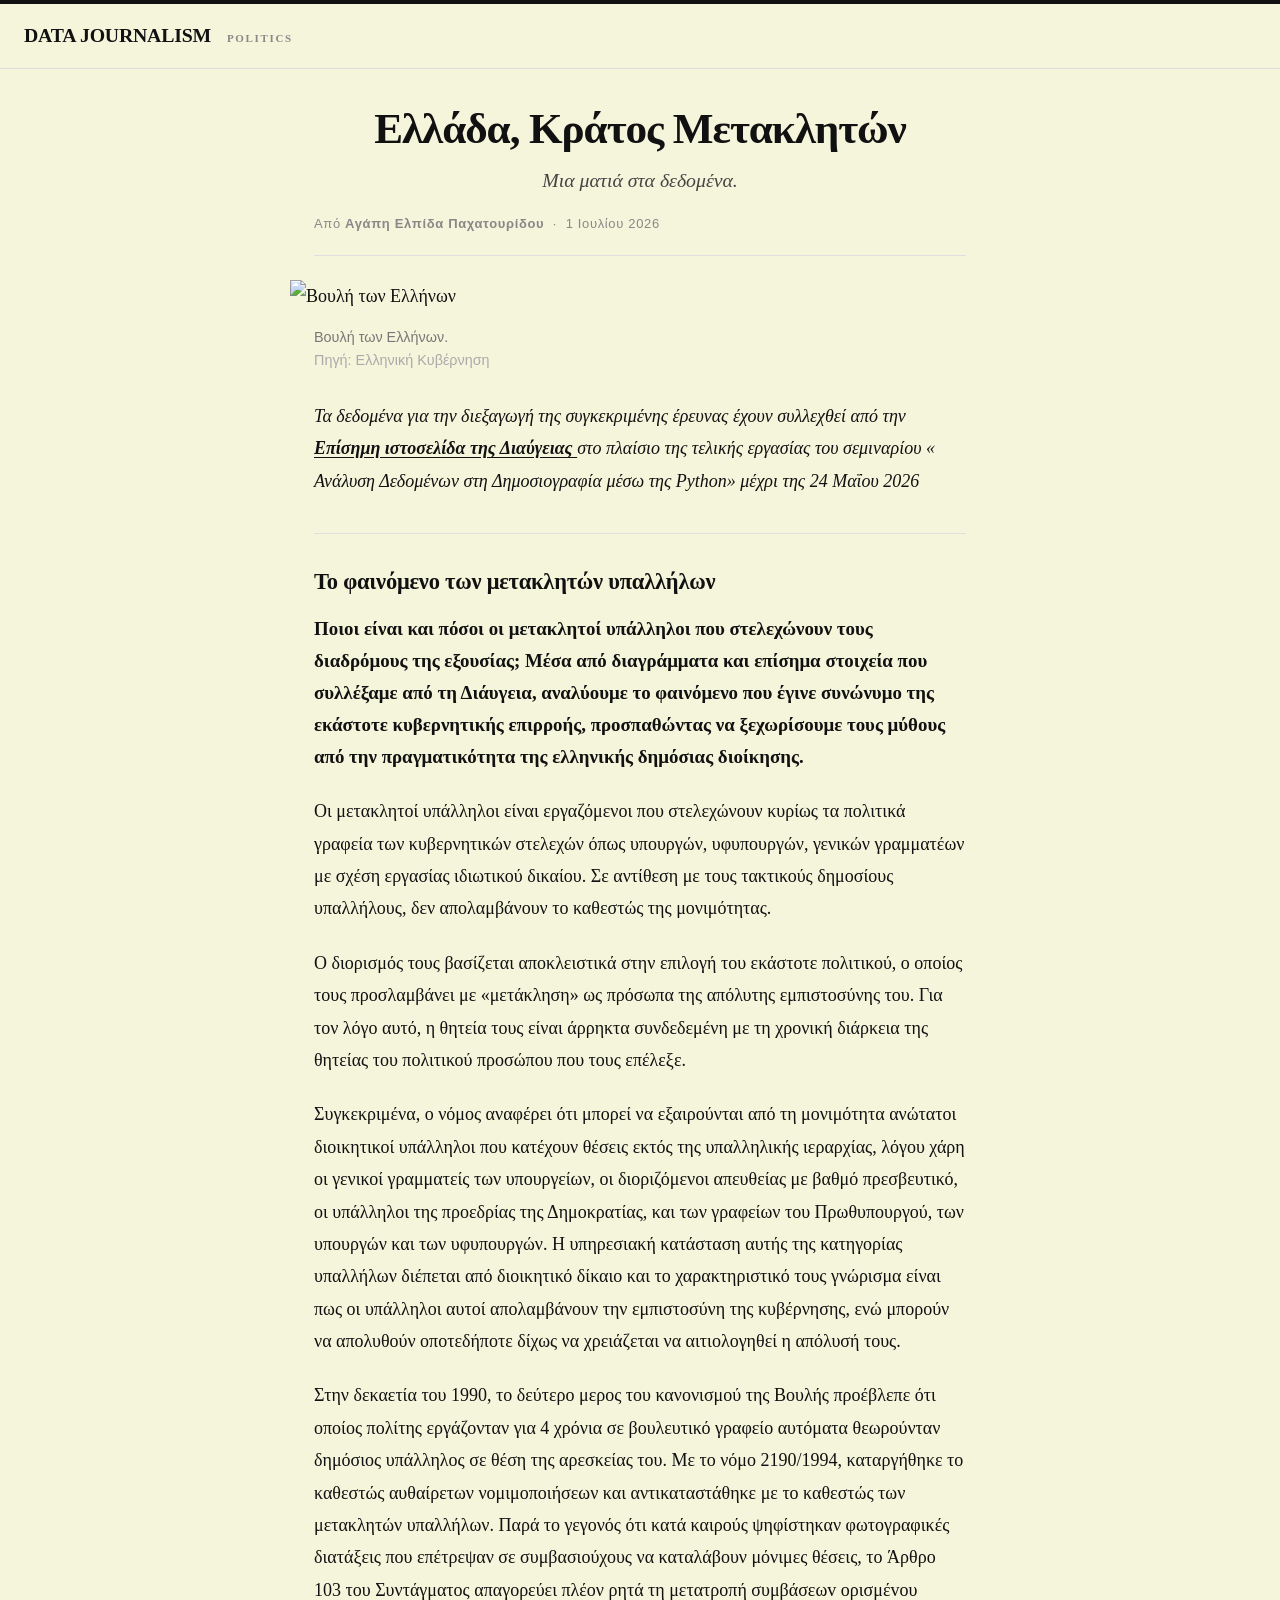
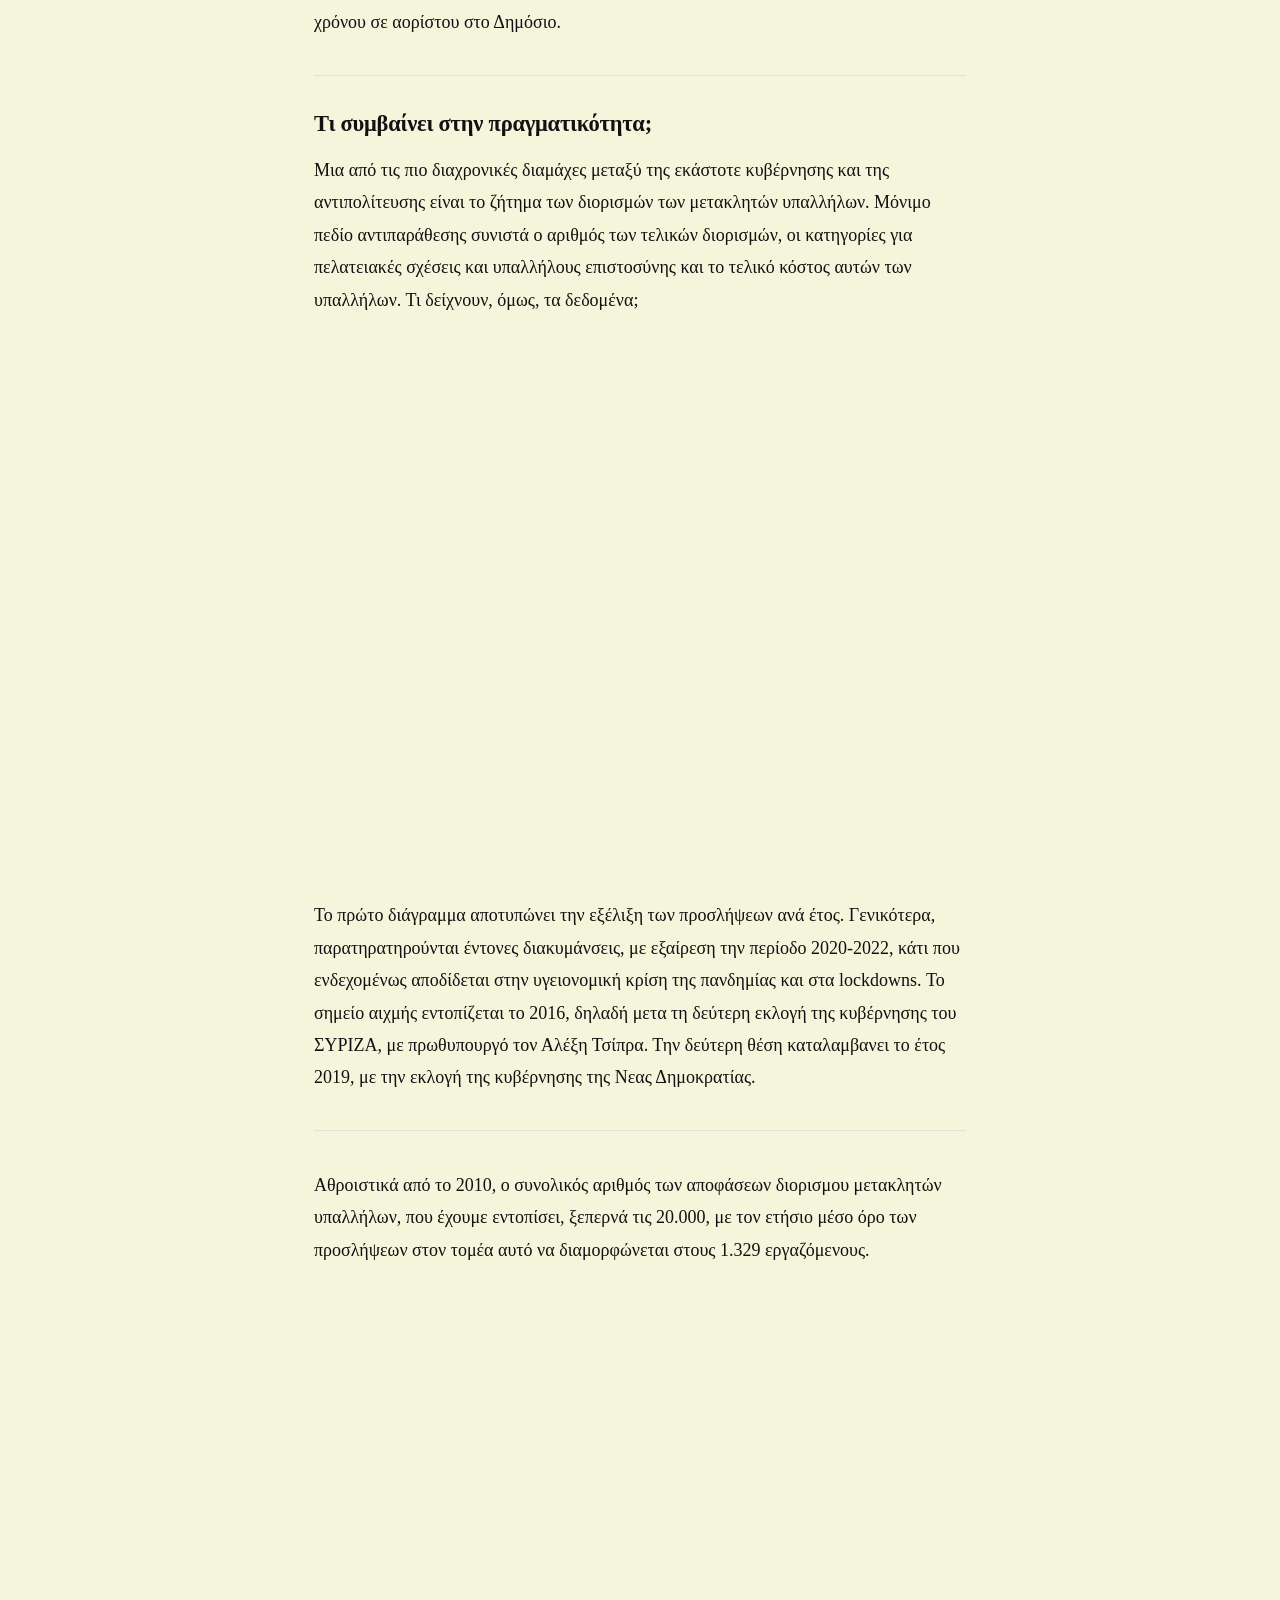
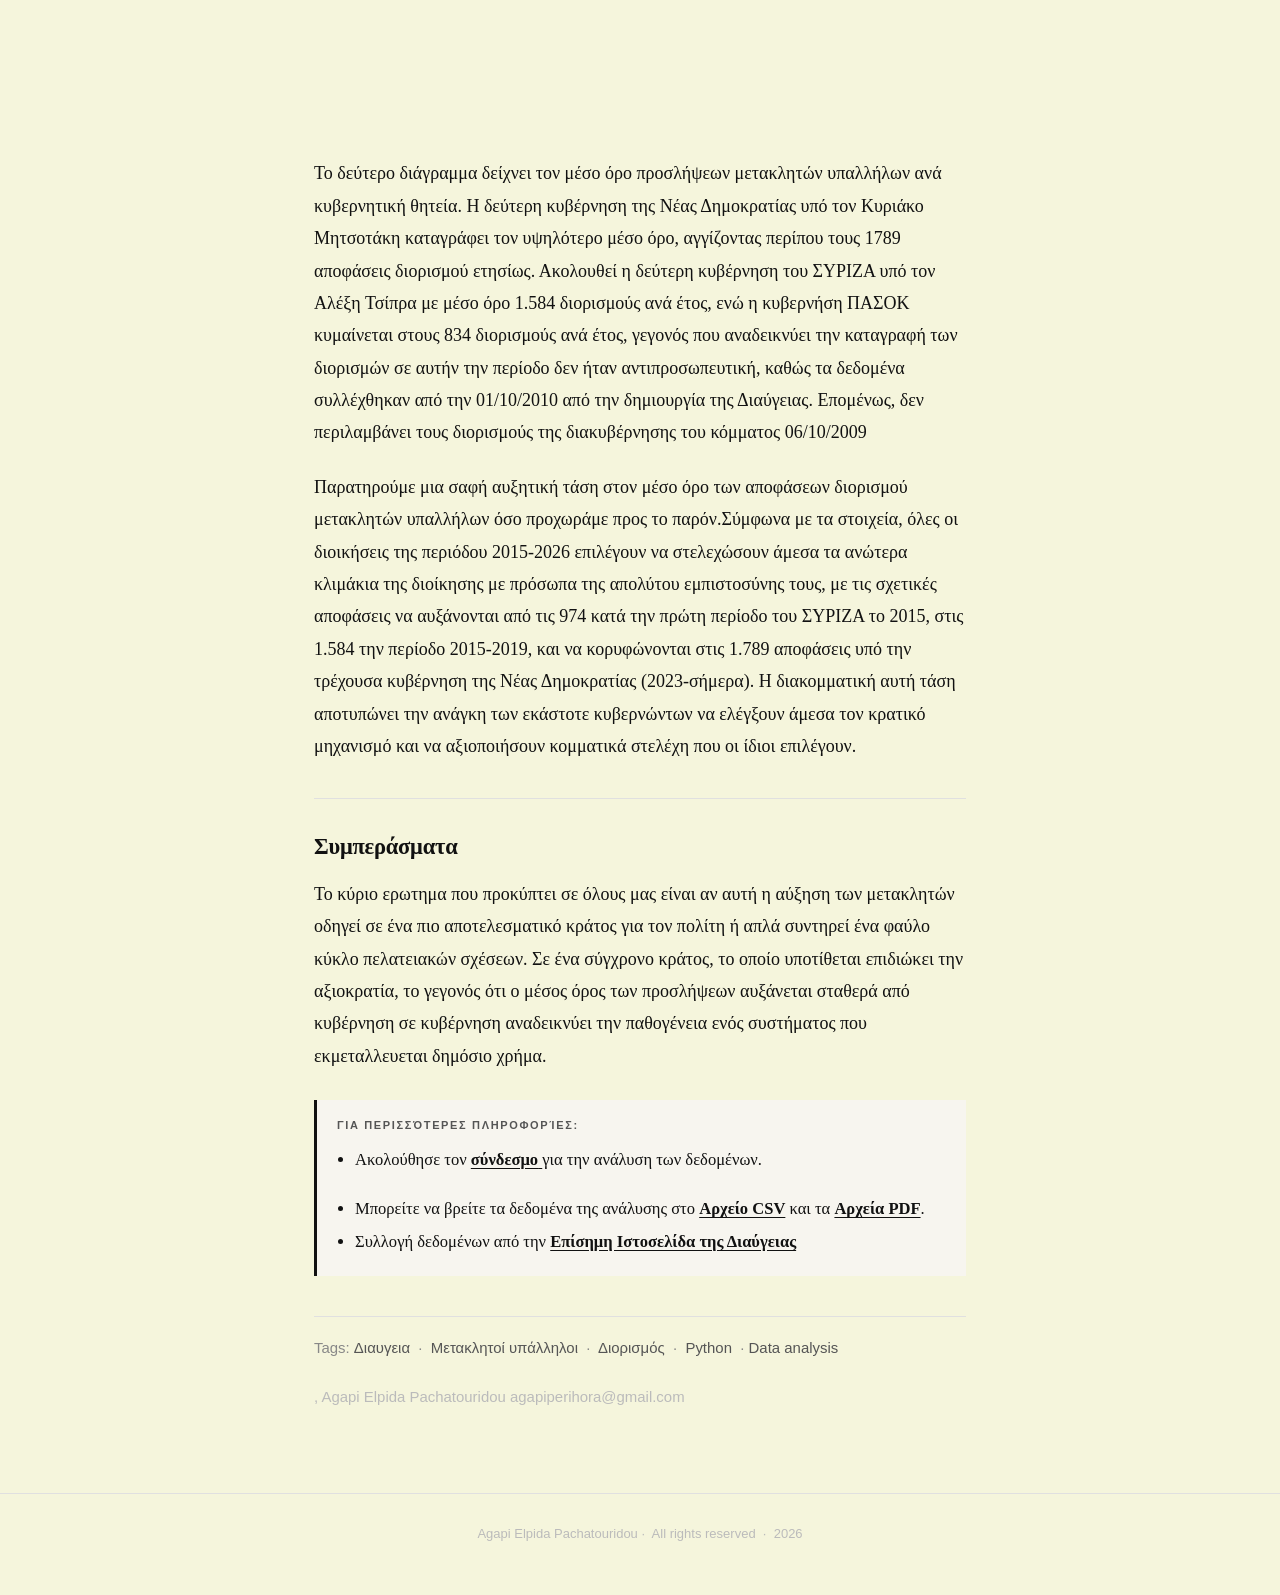
==== commit 43049508: "Add files via upload" ====
--- a/metaklitoi.html
+++ b/metaklitoi.html
@@ -40,7 +40,7 @@
 
   <!-- Body text: section one -->
   <section>
-    <p class="article-note"><em> Τα δεδομένα για την διεξαγωγή της συγκεκριμένης έρευνας έχουν συλλεχθεί από την  <a href="https://diavgeia.gov.gr/" target="_blank" rel="noopener noreferrer"><strong> Επίσημη ιστοσελίδα της Διαύγειας </strong></a> στο πλαίσιο εργασίας του σεμιναρίου « Ανάλυση Δεδομένων στη Δημοσιογραφία μέσω της Python» </em></p>
+    <p class="article-note"><em> Τα δεδομένα για την διεξαγωγή της συγκεκριμένης έρευνας έχουν συλλεχθεί από την  <a href="https://diavgeia.gov.gr/" target="_blank" rel="noopener noreferrer"><strong> Επίσημη ιστοσελίδα της Διαύγειας </strong></a> στο πλαίσιο της τελικής εργασίας του σεμιναρίου « Ανάλυση Δεδομένων στη Δημοσιογραφία μέσω της Python» μέχρι της 24 Μαΐου 2026 </em></p>
     <h2> Το φαινόμενο των μετακλητών υπαλλήλων</h2>
     <p class="lead">Ποιοι είναι και πόσοι οι μετακλητοί υπάλληλοι που στελεχώνουν τους διαδρόμους της εξουσίας; Μέσα από διαγράμματα και επίσημα στοιχεία που συλλέξαμε από τη Διάυγεια, αναλύουμε το φαινόμενο που έγινε συνώνυμο της εκάστοτε κυβερνητικής επιρροής, προσπαθώντας να ξεχωρίσουμε τους μύθους από την πραγματικότητα της ελληνικής δημόσιας διοίκησης.</p>
      <p> Οι μετακλητοί υπάλληλοι είναι εργαζόμενοι που στελεχώνουν κυρίως τα πολιτικά γραφεία των κυβερνητικών στελεχών όπως υπουργών, υφυπουργών, γενικών γραμματέων με σχέση εργασίας ιδιωτικού δικαίου. Σε αντίθεση με τους τακτικούς δημοσίους υπαλλήλους, δεν απολαμβάνουν το καθεστώς της μονιμότητας.</p>
@@ -55,8 +55,8 @@
 
     <p>Μια από τις πιο διαχρονικές διαμάχες μεταξύ της εκάστοτε κυβέρνησης και της αντιπολίτευσης είναι το ζήτημα των διορισμών των μετακλητών υπαλλήλων. Μόνιμο πεδίο αντιπαράθεσης συνιστά ο αριθμός των τελικών διορισμών, οι κατηγορίες για πελατειακές σχέσεις και υπαλλήλους επιστοσύνης και το τελικό κόστος αυτών των υπαλλήλων. Τι δείχνουν, όμως, τα δεδομένα;  </p>
     <section>
-       <iframe title="Αποφάσεις Διορισμών μετακλητών υπαλλήλων ανα έτος" aria-label="Bar Chart" id="datawrapper-chart-EKaRs" src="https://datawrapper.dwcdn.net/EKaRs/4/" scrolling="no" frameborder="0" style="border: none;" width="609" height="537" data-external="1"></iframe>
-    <p>Το πρώτο διάγραμμα αποτυπώνει την εξέλιξη των προσλήψεων ανά έτος. Γενικότερα, παρατηρείται μια ανοδική τάση, με εξαίρεση την περίοδο 2020-2022, κάτι που ενδεχομένως αποδίδεται στην υγειονομική κρίση της πανδημίας και στα lockdowns. Το σημείο αιχμής εντοπίζεται το 2019, δηλαδή κατά το πρώτο έτος εκλογής της κυβέρνησης της Νέας Δημοκρατίας με πρωθυπουργό τον Κυριάκο Μητσοτάκη.</p>
+       <iframe title="Αποφάσεις Διορισμών μετακλητών υπαλλήλων ανα έτος" aria-label="Bar Chart" id="datawrapper-chart-VStrc" src="https://datawrapper.dwcdn.net/VStrc/2/" scrolling="no" frameborder="0" style="border: none;" width="600" height="551" data-external="1"></iframe>
+    <p>Το πρώτο διάγραμμα αποτυπώνει την εξέλιξη των προσλήψεων ανά έτος. Γενικότερα, παρατηρατηρούνται έντονες διακυμάνσεις, με εξαίρεση την περίοδο 2020-2022, κάτι που ενδεχομένως αποδίδεται στην υγειονομική κρίση της πανδημίας και στα lockdowns. Το σημείο αιχμής εντοπίζεται το 2016, δηλαδή μετα τη δεύτερη εκλογή της κυβέρνησης του ΣΥΡΙΖΑ, με πρωθυπουργό τον Αλέξη Τσίπρα. Την δεύτερη θέση καταλαμβανει το έτος 2019, με την εκλογή της κυβέρνησης της Νεας Δημοκρατίας. </p>
      </section>
   </section>
 
@@ -65,11 +65,12 @@
 
   <section>
     <h2></h2>
-      <p>Αθροιστικά από το 2010, ο συνολικός αριθμός των μετακλητών, που έχουμε εντοπίσει, ξεπερνά τις 20.000, με τον ετήσιο μέσο όρο των προσλήψεων στον τομέα αυτό να διαμορφώνεται στους 1.392 εργαζόμενους.</p>
+      <p>Αθροιστικά από το 2010, ο συνολικός αριθμός των αποφάσεων διορισμου μετακλητών υπαλλήλων, που έχουμε εντοπίσει, ξεπερνά τις 20.000, με τον ετήσιο μέσο όρο των προσλήψεων στον τομέα αυτό να διαμορφώνεται στους 1.329 εργαζόμενους.</p>
 
-<iframe title="Μέσος όρος διορισμών ανα Κυβέρνηση                            (Περίοδος 2010-2026)" aria-label="Stacked Bars" id="datawrapper-chart-wQaGr" src="https://datawrapper.dwcdn.net/wQaGr/6/" scrolling="no" frameborder="0" style="border: none;" width="609" height="397" data-external="1"></iframe>
-<p>Το δεύτερο διάγραμμα δείχνει τον μέσο όρο προσλήψεων μετακλητών υπαλλήλων ανά κυβερνητική θητεία. Η κυβέρνηση της Νέας Δημοκρατίας υπό τον Κυριάκο Μητσοτάκη καταγράφει τον υψηλότερο μέσο όρο, αγγίζοντας περίπου τους 2.000 διορισμούς ετησίως. Ακολουθεί η κυβέρνηση του ΣΥΡΙΖΑ υπό τον Αλέξη Τσίπρα με μέσο όρο 1.500 διορισμούς ανά έτος, ενώ η κυβερνήση ΠΑΣΟΚ κυμαίνεται στους 100 διορισμούς ανά έτος, γεγονός που αποδεικνύει την καταγραφή των διορισμών σε αυτήν την περίοδο δεν ήταν αντιπροσωπευτική.</p>
-  </section>
+<iframe title="Μέσος όρος αποφάσεων διορισμού ανα Κυβέρνηση            (Περίοδος 2010-2026)" aria-label="Bar Chart" id="datawrapper-chart-vxrIA" src="https://datawrapper.dwcdn.net/vxrIA/1/" scrolling="no" frameborder="0" style="border: none;" width="600" height="459" data-external="1"></iframe>
+<p>Το δεύτερο διάγραμμα δείχνει τον μέσο όρο προσλήψεων μετακλητών υπαλλήλων ανά κυβερνητική θητεία. Η  δεύτερη κυβέρνηση της Νέας Δημοκρατίας υπό τον Κυριάκο Μητσοτάκη καταγράφει τον υψηλότερο μέσο όρο, αγγίζοντας περίπου τους 1789 αποφάσεις διορισμού ετησίως. Ακολουθεί η δεύτερη κυβέρνηση του ΣΥΡΙΖΑ υπό τον Αλέξη Τσίπρα με μέσο όρο 1.584 διορισμούς ανά έτος, ενώ η κυβερνήση ΠΑΣΟΚ κυμαίνεται στους 834 διορισμούς ανά έτος, γεγονός που αναδεικνύει την καταγραφή των διορισμών σε αυτήν την περίοδο δεν ήταν αντιπροσωπευτική, καθώς τα δεδομένα συλλέχθηκαν από την 01/10/2010 από την δημιουργία της Διαύγειας. Επομένως, δεν περιλαμβάνει τους διορισμούς της διακυβέρνησης του κόμματος 06/10/2009</p>
+ <p> Παρατηρούμε μια σαφή αυξητική τάση στον μέσο όρο των αποφάσεων διορισμού μετακλητών υπαλλήλων όσο προχωράμε προς το παρόν.Σύμφωνα με τα στοιχεία, όλες οι διοικήσεις της περιόδου 2015-2026 επιλέγουν να στελεχώσουν άμεσα τα ανώτερα κλιμάκια της διοίκησης με πρόσωπα της απολύτου εμπιστοσύνης τους, με τις σχετικές αποφάσεις να αυξάνονται από τις 974 κατά την πρώτη περίοδο του ΣΥΡΙΖΑ το 2015, στις 1.584 την περίοδο 2015-2019, και να κορυφώνονται στις 1.789 αποφάσεις υπό την τρέχουσα κυβέρνηση της Νέας Δημοκρατίας (2023-σήμερα). Η διακομματική αυτή τάση αποτυπώνει την ανάγκη των εκάστοτε κυβερνώντων να ελέγξουν άμεσα τον κρατικό μηχανισμό και να αξιοποιήσουν κομματικά στελέχη που οι ίδιοι επιλέγουν. </p> 
+</section>
   <h2> Συμπεράσματα </h2>
   <p> Το κύριο ερωτημα που  προκύπτει σε όλους μας είναι αν αυτή η αύξηση των μετακλητών οδηγεί σε ένα πιο αποτελεσματικό κράτος για τον πολίτη ή απλά συντηρεί ένα φαύλο κύκλο πελατειακών σχέσεων. Σε ένα σύγχρονο κράτος, το οποίο υποτίθεται επιδιώκει την αξιοκρατία, το γεγονός ότι ο μέσος όρος των προσλήψεων αυξάνεται σταθερά από κυβέρνηση σε κυβέρνηση αναδεικνύει την παθογένεια ενός συστήματος που εκμεταλλευεται δημόσιο χρήμα.</p>
   <section>
@@ -85,7 +86,7 @@
     <ul>
       <li> Ακολούθησε τον <a href="https://colab.research.google.com/drive/1LZs7l7mXAPtpxOm3QZSRZVryEcah9bq8?usp=sharing" target="_blank" rel="noopener noreferrer"> <strong>σύνδεσμο</strong> </a>  για την ανάλυση των δεδομένων.</p>
  </li>
-      <li>Μπορείτε να βρείτε τα δεδομένα της ανάλυσης στο <a href="data.csv" target="_blank" rel="noopener noreferrer"><strong>Αρχείο CSV</strong></a>.
+      <li>Μπορείτε να βρείτε τα δεδομένα της ανάλυσης στο <a href="data.csv" target="_blank" rel="noopener noreferrer"><strong>Αρχείο CSV</strong></a> και τα <a href="https://drive.google.com/drive/folders/1ONJXG0KHgF9GAVHmE76pWIitsDZxfbc3?usp=sharing" target="_blank" rel="noopener noreferrer"><strong>Αρχεία PDF</strong></a>.
       </li>
       <li> Συλλογή δεδομένων από την <a href="https://diavgeia.gov.gr/ " target="_blank" rel="noopener noreferrer"><strong>Επίσημη Ιστοσελίδα της Διαύγειας</strong></a></li>
     </ul>
